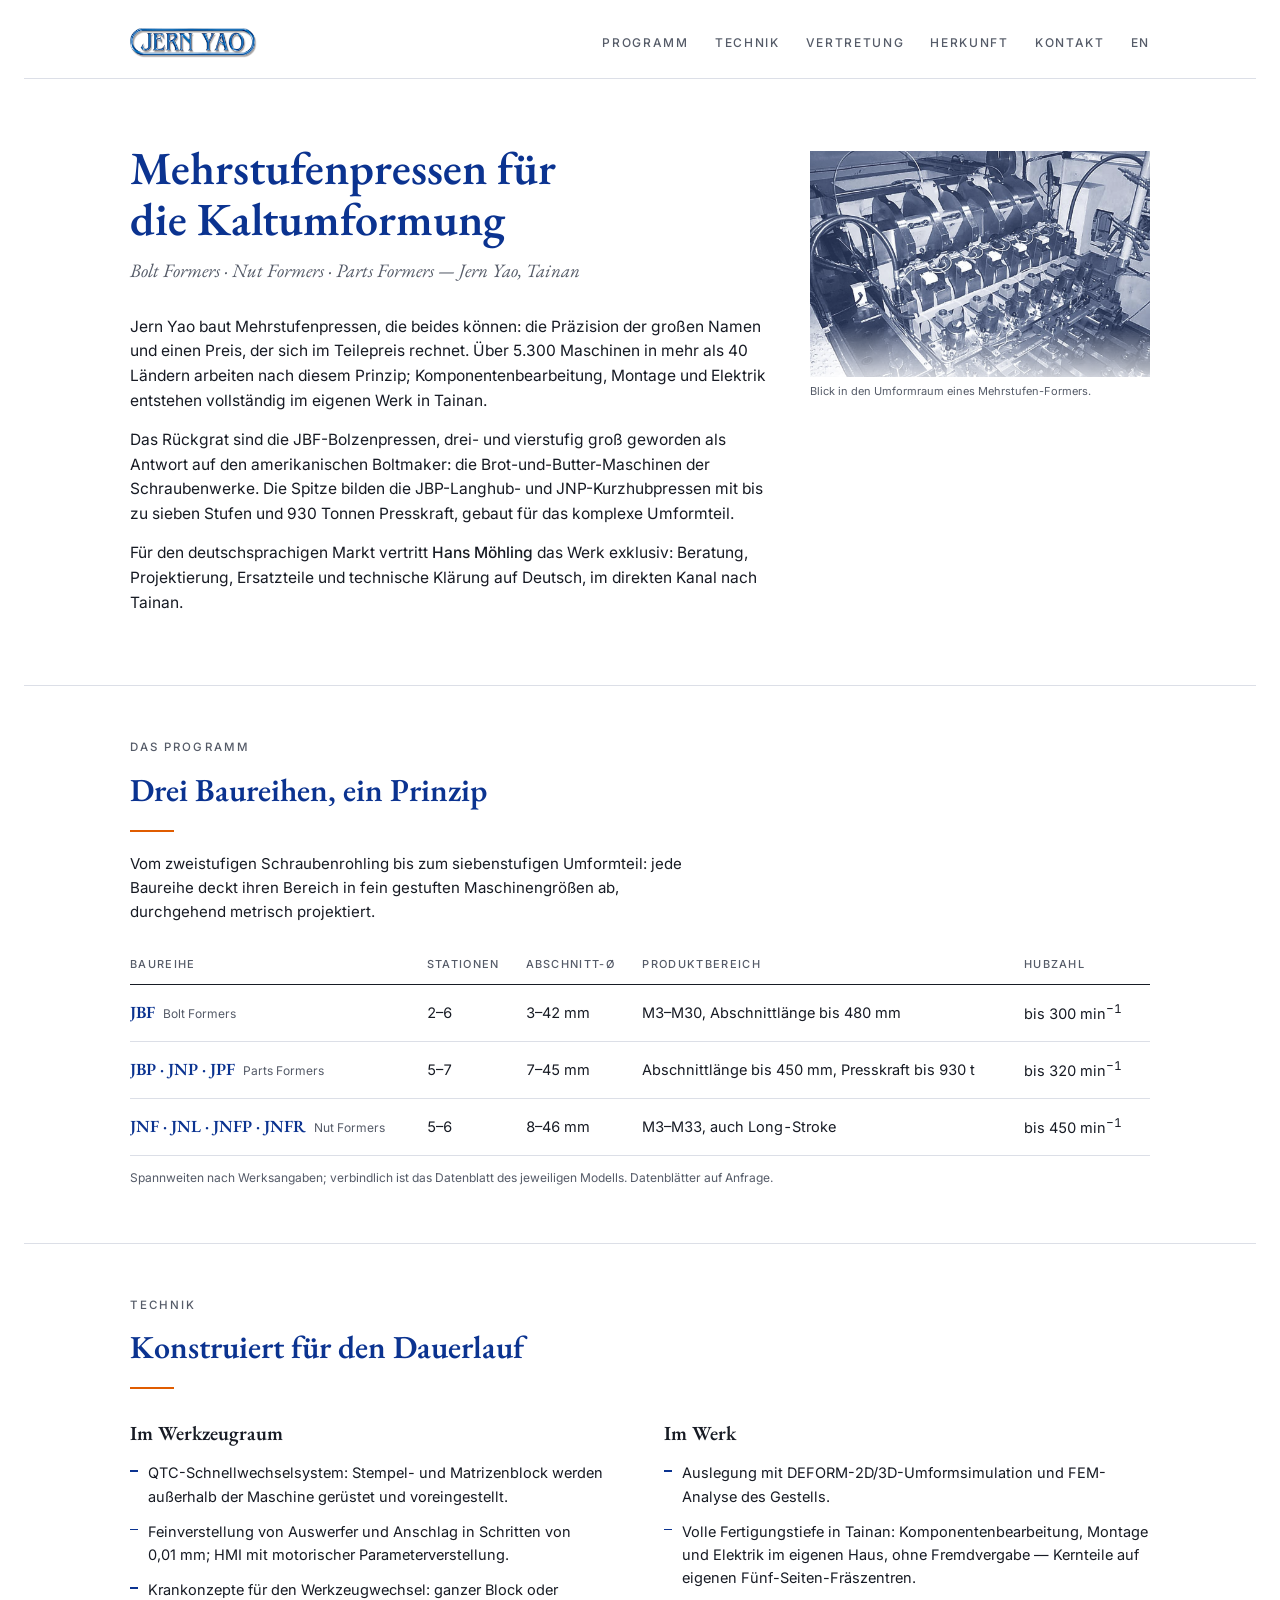
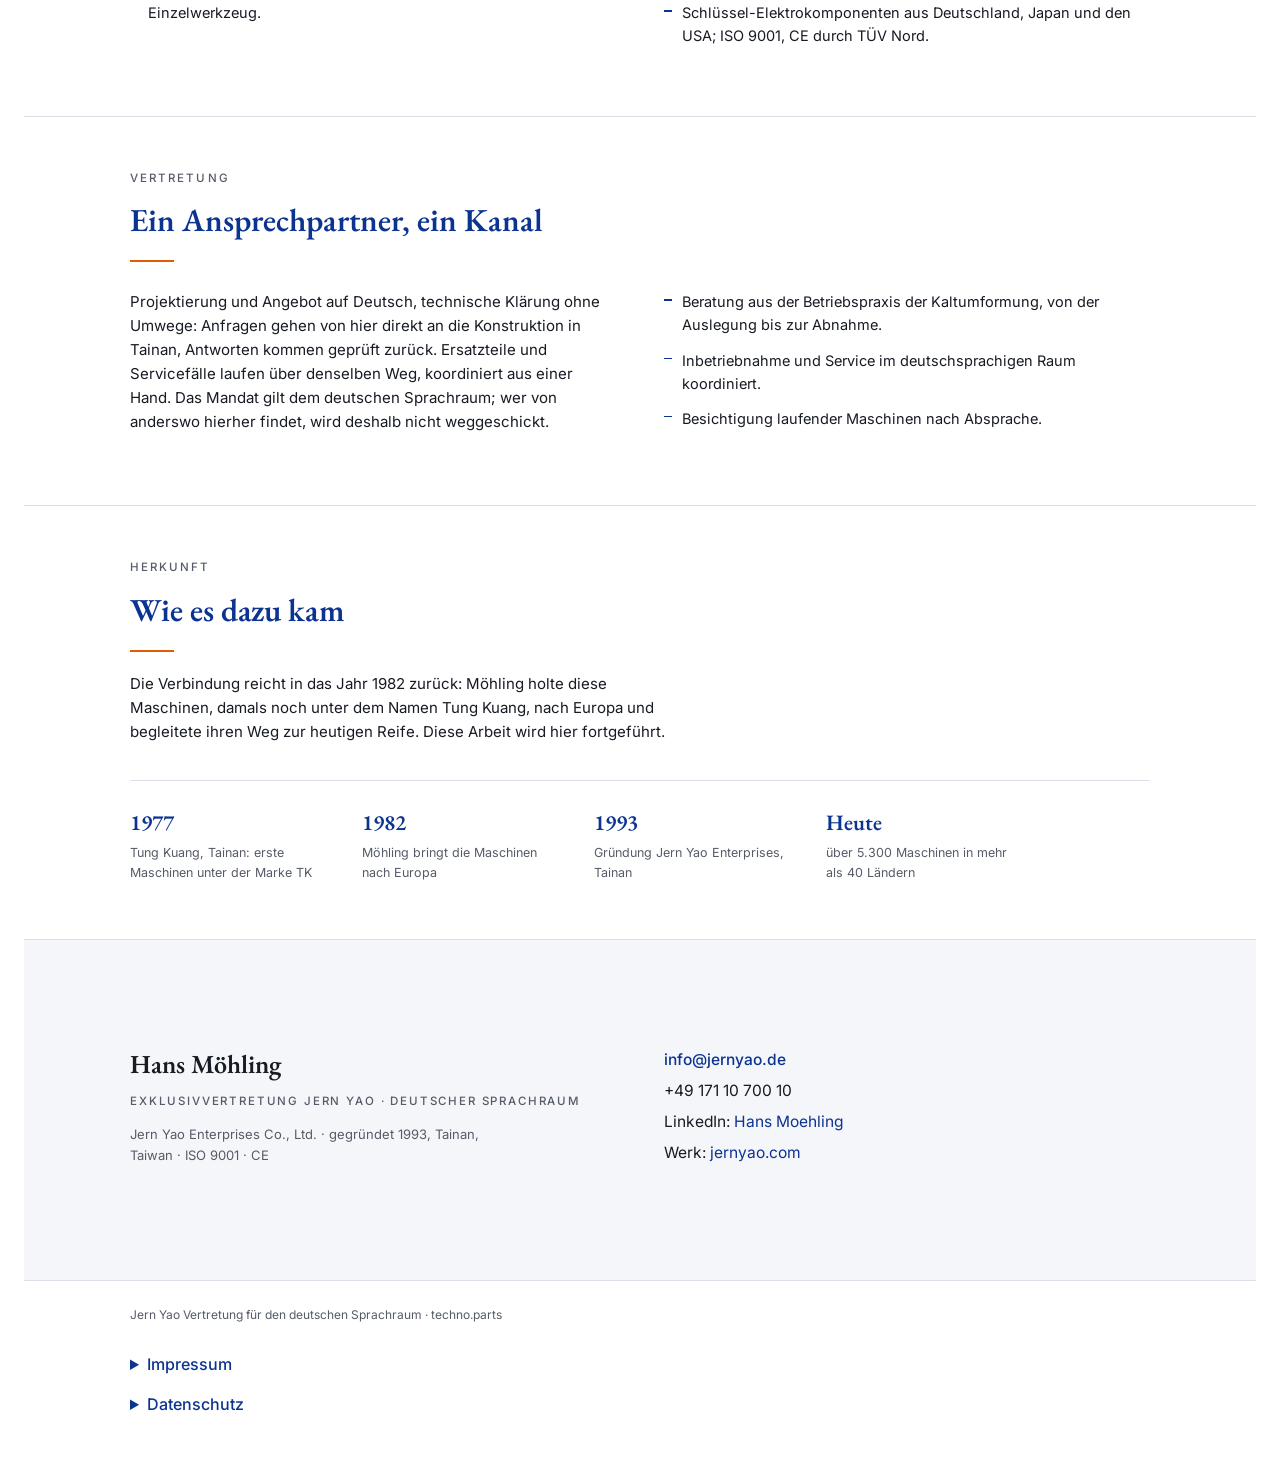
==== docs/index.html @ 43f7fb08 "Add files via upload" ====
<!doctype html>
<html lang="de">
<head>
<meta charset="utf-8">
<meta name="viewport" content="width=device-width, initial-scale=1">
<meta name="description" content="Jern Yao Mehrstufenpressen für die Kaltumformung – Exklusivvertretung Deutschland, Österreich, Schweiz. Bolt Formers, Nut Formers, Parts Formers.">
<title>Jern Yao im deutschen Sprachraum</title>
<link rel="alternate" hreflang="de" href="https://jernyao.de/">
<link rel="alternate" hreflang="en" href="https://jernyao.de/en/">
<link rel="alternate" hreflang="sl" href="https://jernyao.de/sl/">
<link rel="alternate" hreflang="it" href="https://jernyao.de/it/">
<link rel="alternate" hreflang="zh-Hant" href="https://jernyao.de/zh/">
<script>try{var l=localStorage.getItem('jy-lang');if(!l){var n=(navigator.language||'').toLowerCase();if(/^sl/.test(n))location.replace('sl/');else if(/^it/.test(n))location.replace('it/');else if(/^zh/.test(n))location.replace('zh/')}}catch(e){}</script>
<link rel="stylesheet" href="assets/fonts.css">
<style>
  /* Layout: eine ruhige Mittelspalte, Serifen tragen die Stimme, Grotesk traegt die Daten */
  :root{
    --paper:#ffffff;
    --ink:#171b24;
    --mid:#555b68;
    --navy:#0b3390;
    --navy-soft:#3a5cb0;
    --hair:#dcdfe7;
    --band:#f5f6f9;
    --accent:#e05c00;
  }
  @media (prefers-color-scheme: dark){
    :root:not([data-theme="light"]){
      --paper:#10141f; --ink:#e7e9f0; --mid:#9aa1b0; --navy:#9db4ea;
      --navy-soft:#7e97d4; --hair:#2a3040; --band:#161b28; --accent:#f0863d;
      color-scheme: dark;
    }
  }
  :root[data-theme="dark"]{
    --paper:#10141f; --ink:#e7e9f0; --mid:#9aa1b0; --navy:#9db4ea;
    --navy-soft:#7e97d4; --hair:#2a3040; --band:#161b28; --accent:#f0863d;
    color-scheme: dark;
  }
  body{
    background:var(--paper); color:var(--ink);
    font-family:'Inter',system-ui,sans-serif; font-weight:400;
    padding-left:max(16px, env(safe-area-inset-left, 0px));
    padding-right:max(16px, env(safe-area-inset-right, 0px));
    padding-block:0;
    line-height:1.6;
  }
  .wrap{ max-width:1020px; margin:0 auto; }
  a{ color:var(--navy); text-decoration:none; }
  a:hover{ text-decoration:underline; }
  a:focus-visible, button:focus-visible{ outline:2px solid var(--navy-soft); outline-offset:2px; }

  header{ border-bottom:1px solid var(--hair); }
  .mast{
    display:flex; justify-content:space-between; align-items:center; gap:16px;
    padding-block:20px; flex-wrap:wrap;
  }
  .mast img{ height:30px; display:block; }
  @media (prefers-color-scheme: dark){
    :root:not([data-theme="light"]) .mast img{ background:#fff; padding:3px 8px; border-radius:3px; }
  }
  :root[data-theme="dark"] .mast img{ background:#fff; padding:3px 8px; border-radius:3px; }
  nav{ display:flex; gap:26px; flex-wrap:wrap; }
  nav a{
    font-size:12px; letter-spacing:0.14em; text-transform:uppercase;
    color:var(--mid); font-weight:500;
  }
  nav a:hover{ color:var(--navy); text-decoration:none; }

  .hero{ display:block; padding-block:64px 56px; }
  .hero-text{ min-width:0; }
  h1{
    font-family:'EB Garamond',Georgia,serif; font-weight:560; text-wrap:balance;
    font-size:clamp(30px, 4.6vw, 46px); line-height:1.1; color:var(--navy); margin:0;
  }
  .subline{
    font-family:'EB Garamond',Georgia,serif; font-style:italic;
    font-size:clamp(16px,2vw,19px); color:var(--mid); margin-top:12px;
  }
  .lede{ margin-top:28px; max-width:64ch; }
  .lede p{ margin:0 0 14px 0; font-size:15.5px; }
  .lede strong{ font-weight:500; }
  .hero-img{
    float:right; width:min(340px, 40%); margin:8px 0 20px 44px;
  }
  .hero-img img{
    width:100%; max-width:100%; display:block; opacity:.88;
    mask-image:linear-gradient(180deg, #000 78%, rgba(0,0,0,.25) 100%);
    -webkit-mask-image:linear-gradient(180deg, #000 78%, rgba(0,0,0,.25) 100%);
  }
  .cap{ font-size:11px; color:var(--mid); margin-top:6px; }
  .hero::after{ content:''; display:block; clear:both; }
  @media (max-width:700px){
    .hero-img{ float:none; width:100%; margin:0 0 24px 0; }
  }

  section{ border-top:1px solid var(--hair); padding-block:52px 56px; }
  .eyebrow{
    font-size:11.5px; letter-spacing:0.18em; text-transform:uppercase;
    color:var(--mid); font-weight:500;
  }
  h2{
    font-family:'EB Garamond',Georgia,serif; font-weight:560; text-wrap:balance;
    font-size:clamp(24px,3vw,32px); color:var(--navy); margin:8px 0 0 0;
  }
  .rule{ width:44px; height:2px; background:var(--accent); margin-top:14px; }
  .section-lede{ max-width:62ch; margin-top:20px; font-size:15px; }

  .tablewrap{ overflow-x:auto; margin-top:32px; }
  table{ width:100%; border-collapse:collapse; min-width:640px; }
  th{
    font-size:11px; letter-spacing:0.12em; text-transform:uppercase; color:var(--mid);
    font-weight:500; text-align:left; padding:0 18px 10px 0; border-bottom:1.5px solid var(--ink);
  }
  td{
    font-size:14.5px; padding:14px 18px 14px 0; border-bottom:1px solid var(--hair);
    vertical-align:baseline; font-variant-numeric:tabular-nums;
  }
  td.series{ font-family:'EB Garamond',Georgia,serif; font-weight:600; font-size:17px; color:var(--navy); white-space:nowrap; }
  td .sub{ font-family:'Inter',sans-serif; font-weight:400; font-size:12px; color:var(--mid); margin-left:8px; }
  .note{ font-size:12px; color:var(--mid); margin-top:12px; }

  .cols{ display:flex; gap:48px; margin-top:28px; flex-wrap:wrap; }
  .col{ flex:1 1 320px; min-width:0; }
  h3{
    font-family:'EB Garamond',Georgia,serif; font-weight:560;
    font-size:20px; color:var(--ink); margin:0 0 12px 0;
  }
  .col ul{ list-style:none; margin:0; padding:0; }
  .col li{
    font-size:14.5px; padding-left:18px; position:relative; margin-bottom:12px;
  }
  .col li::before{
    content:''; position:absolute; left:0; top:0.62em; width:8px; height:1.5px; background:var(--navy);
  }

  .kontakt{ background:var(--band); border-top:1px solid var(--hair); }
  .kontakt-inner{ display:flex; gap:48px; flex-wrap:wrap; padding-block:52px 56px; }
  .kontakt .who{ flex:1 1 300px; min-width:0; }
  .kname{ font-family:'EB Garamond',Georgia,serif; font-weight:600; font-size:26px; color:var(--ink); }
  .krole{ font-size:11.5px; letter-spacing:0.16em; text-transform:uppercase; color:var(--mid); margin-top:6px; font-weight:500; }
  .kfacts{ font-size:13px; color:var(--mid); margin-top:14px; max-width:48ch; }
  .klines{ flex:1 1 300px; min-width:0; font-size:15.5px; line-height:2; }
  .klines b{ font-weight:500; color:var(--navy); user-select:all; }
  .klines .tel{ user-select:all; }

  .chrono{
    display:flex; gap:40px; flex-wrap:wrap; margin-top:36px;
    border-top:1px solid var(--hair); padding-top:24px;
  }
  .chrono div{ min-width:0; }
  .chrono b{
    display:block; font-family:'EB Garamond',Georgia,serif; font-weight:600;
    font-size:22px; color:var(--navy); font-variant-numeric:tabular-nums;
  }
  .chrono span{ display:block; font-size:12.5px; color:var(--mid); margin-top:3px; max-width:24ch; }

  footer{ border-top:1px solid var(--hair); }
  .foot-inner{
    display:flex; justify-content:space-between; gap:24px; flex-wrap:wrap;
    padding-block:24px 28px; font-size:12px; color:var(--mid);
  }
  footer details{ max-width:70ch; }
  footer summary{ cursor:pointer; color:var(--navy); font-weight:500; }
  footer details p{ margin:10px 0; }
  .legal{ padding-bottom:36px; display:flex; flex-direction:column; gap:14px; }
</style>
</head>
<body>

<header>
  <div class="wrap mast">
    <img src="assets/logo.png" alt="Jern Yao">
    <nav>
      <a href="#programm">Programm</a>
      <a href="#technik">Technik</a>
      <a href="#vertretung">Vertretung</a>
      <a href="#herkunft">Herkunft</a>
      <a href="#kontakt">Kontakt</a>
      <a href="en/" onclick="try{localStorage.setItem('jy-lang','en')}catch(e){}">EN</a>
    </nav>
  </div>
</header>

<div class="wrap">
  <div class="hero">
    <div class="hero-img">
      <img src="assets/umformraum.jpg" alt="Umformraum eines Jern Yao Mehrstufen-Formers: Werkzeugstationen und Transfer">
      <div class="cap">Blick in den Umformraum eines Mehrstufen-Formers.</div>
    </div>
    <div class="hero-text">
      <h1>Mehrstufenpressen f&uuml;r die Kaltumformung</h1>
      <div class="subline">Bolt Formers &middot; Nut Formers &middot; Parts Formers &mdash; Jern Yao, Tainan</div>
      <div class="lede">
        <p>Jern Yao baut Mehrstufenpressen, die beides k&ouml;nnen: die Pr&auml;zision der gro&szlig;en Namen und einen Preis, der sich im Teilepreis rechnet. &Uuml;ber 5.300 Maschinen in mehr als 40 L&auml;ndern arbeiten nach diesem Prinzip; Komponentenbearbeitung, Montage und Elektrik entstehen vollst&auml;ndig im eigenen Werk in Tainan.</p>
        <p>Das R&uuml;ckgrat sind die JBF-Bolzenpressen, drei- und vierstufig gro&szlig; geworden als Antwort auf den amerikanischen Boltmaker: die Brot-und-Butter-Maschinen der Schraubenwerke. Die Spitze bilden die JBP-Langhub- und JNP-Kurzhubpressen mit bis zu sieben Stufen und 930 Tonnen Presskraft, gebaut f&uuml;r das komplexe Umformteil.</p>
        <p>F&uuml;r den deutschsprachigen Markt vertritt <strong>Hans M&ouml;hling</strong> das Werk exklusiv: Beratung, Projektierung, Ersatzteile und technische Kl&auml;rung auf Deutsch, im direkten Kanal nach Tainan.</p>
      </div>
    </div>
  </div>
</div>

<section id="programm">
  <div class="wrap">
    <div class="eyebrow">Das Programm</div>
    <h2>Drei Baureihen, ein Prinzip</h2>
    <div class="rule"></div>
    <p class="section-lede">Vom zweistufigen Schraubenrohling bis zum siebenstufigen Umformteil: jede Baureihe deckt ihren Bereich in fein gestuften Maschinengr&ouml;&szlig;en ab, durchgehend metrisch projektiert.</p>
    <div class="tablewrap">
      <table>
        <thead>
          <tr>
            <th>Baureihe</th><th>Stationen</th><th>Abschnitt-&Oslash;</th><th>Produktbereich</th><th>Hubzahl</th>
          </tr>
        </thead>
        <tbody>
          <tr>
            <td class="series">JBF<span class="sub">Bolt Formers</span></td>
            <td>2&ndash;6</td><td>3&ndash;42 mm</td><td>M3&ndash;M30, Abschnittl&auml;nge bis 480 mm</td><td>bis 300 min<sup>&minus;1</sup></td>
          </tr>
          <tr>
            <td class="series">JBP &middot; JNP &middot; JPF<span class="sub">Parts Formers</span></td>
            <td>5&ndash;7</td><td>7&ndash;45 mm</td><td>Abschnittl&auml;nge bis 450 mm, Presskraft bis 930 t</td><td>bis 320 min<sup>&minus;1</sup></td>
          </tr>
          <tr>
            <td class="series">JNF &middot; JNL &middot; JNFP &middot; JNFR<span class="sub">Nut Formers</span></td>
            <td>5&ndash;6</td><td>8&ndash;46 mm</td><td>M3&ndash;M33, auch Long-Stroke</td><td>bis 450 min<sup>&minus;1</sup></td>
          </tr>
        </tbody>
      </table>
    </div>
    <div class="note">Spannweiten nach Werksangaben; verbindlich ist das Datenblatt des jeweiligen Modells. Datenbl&auml;tter auf Anfrage.</div>
  </div>
</section>

<section id="technik">
  <div class="wrap">
    <div class="eyebrow">Technik</div>
    <h2>Konstruiert f&uuml;r den Dauerlauf</h2>
    <div class="rule"></div>
    <div class="cols">
      <div class="col">
        <h3>Im Werkzeugraum</h3>
        <ul>
          <li>QTC-Schnellwechselsystem: Stempel- und Matrizenblock werden au&szlig;erhalb der Maschine ger&uuml;stet und voreingestellt.</li>
          <li>Feinverstellung von Auswerfer und Anschlag in Schritten von 0,01&nbsp;mm; HMI mit motorischer Parameterverstellung.</li>
          <li>Krankonzepte f&uuml;r den Werkzeugwechsel: ganzer Block oder Einzelwerkzeug.</li>
        </ul>
      </div>
      <div class="col">
        <h3>Im Werk</h3>
        <ul>
          <li>Auslegung mit DEFORM-2D/3D-Umformsimulation und FEM-Analyse des Gestells.</li>
          <li>Volle Fertigungstiefe in Tainan: Komponentenbearbeitung, Montage und Elektrik im eigenen Haus, ohne Fremdvergabe &mdash; Kernteile auf eigenen F&uuml;nf-Seiten-Fr&auml;szentren.</li>
          <li>Schl&uuml;ssel-Elektrokomponenten aus Deutschland, Japan und den USA; ISO 9001, CE durch T&Uuml;V Nord.</li>
        </ul>
      </div>
    </div>
  </div>
</section>

<section id="vertretung">
  <div class="wrap">
    <div class="eyebrow">Vertretung</div>
    <h2>Ein Ansprechpartner, ein Kanal</h2>
    <div class="rule"></div>
    <div class="cols">
      <div class="col">
        <p class="section-lede" style="margin-top:0">Projektierung und Angebot auf Deutsch, technische Kl&auml;rung ohne Umwege: Anfragen gehen von hier direkt an die Konstruktion in Tainan, Antworten kommen gepr&uuml;ft zur&uuml;ck. Ersatzteile und Servicef&auml;lle laufen &uuml;ber denselben Weg, koordiniert aus einer Hand. Das Mandat gilt dem deutschen Sprachraum; wer von anderswo hierher findet, wird deshalb nicht weggeschickt.</p>
      </div>
      <div class="col">
        <ul>
          <li>Beratung aus der Betriebspraxis der Kaltumformung, von der Auslegung bis zur Abnahme.</li>
          <li>Inbetriebnahme und Service im deutschsprachigen Raum koordiniert.</li>
          <li>Besichtigung laufender Maschinen nach Absprache.</li>
        </ul>
      </div>
    </div>
  </div>
</section>

<section id="herkunft">
  <div class="wrap">
    <div class="eyebrow">Herkunft</div>
    <h2>Wie es dazu kam</h2>
    <div class="rule"></div>
    <p class="section-lede">Die Verbindung reicht in das Jahr 1982 zur&uuml;ck: M&ouml;hling holte diese Maschinen, damals noch unter dem Namen Tung Kuang, nach Europa und begleitete ihren Weg zur heutigen Reife. Diese Arbeit wird hier fortgef&uuml;hrt.</p>
    <div class="chrono">
      <div><b>1977</b><span>Tung Kuang, Tainan: erste Maschinen unter der Marke TK</span></div>
      <div><b>1982</b><span>M&ouml;hling bringt die Maschinen nach Europa</span></div>
      <div><b>1993</b><span>Gr&uuml;ndung Jern Yao Enterprises, Tainan</span></div>
      <div><b>Heute</b><span>&uuml;ber 5.300 Maschinen in mehr als 40 L&auml;ndern</span></div>
    </div>
  </div>
</section>

<section class="kontakt" id="kontakt">
  <div class="wrap kontakt-inner">
    <div class="who">
      <div class="kname">Hans M&ouml;hling</div>
      <div class="krole">Exklusivvertretung Jern Yao &middot; Deutscher Sprachraum</div>
      <div class="kfacts">Jern Yao Enterprises Co., Ltd. &middot; gegr&uuml;ndet 1993, Tainan, Taiwan &middot; ISO 9001 &middot; CE</div>
    </div>
    <div class="klines">
      <b>info@jernyao.de</b><br>
      <span class="tel">+49&nbsp;171&nbsp;10&nbsp;700&nbsp;10</span><br>
      LinkedIn: <a href="https://www.linkedin.com/in/hans-m%C3%B6hling-562737443/" rel="noopener">Hans Moehling</a><br>
      Werk: <a href="https://www.jernyao.com" rel="noopener">jernyao.com</a>
    </div>
  </div>
</section>

<footer>
  <div class="wrap foot-inner">
    <div>Jern Yao Vertretung f&uuml;r den deutschen Sprachraum &middot; techno.parts</div>
  </div>
  <div class="wrap legal">
    <details id="impressum">
      <summary>Impressum</summary>
      <p>Hans M&ouml;hling &middot; Exklusivvertretung Jern Yao Enterprises Co., Ltd. f&uuml;r Deutschland, &Ouml;sterreich und die Schweiz.<br>
      E-Mail: jernyao@techno.parts &middot; Telefon: +49 171 10 700 10</p>
    </details>
    <details id="datenschutz">
      <summary>Datenschutz</summary>
      <p>Diese Website setzt keine Cookies, verwendet keine Analysewerkzeuge und erhebt keine personenbezogenen Daten. Beim Abruf fallen beim Hostinganbieter technisch bedingte Zugriffsprotokolle an (IP-Adresse, Zeitpunkt, abgerufene Seite), die der Betriebssicherheit dienen. Bei Kontaktaufnahme per E-Mail werden die &uuml;bermittelten Angaben allein zur Bearbeitung der Anfrage verwendet.</p>
    </details>
  </div>
</footer>

</body>
</html>
---- docs/assets/fonts.css ----
@font-face {
  font-family: 'EB Garamond';
  font-style: normal;
  font-display: swap;
  font-weight: 400;
  src: url(fonts/eb-garamond-latin-ext-400-normal.woff2) format('woff2');
  unicode-range: U+0100-02AF,U+0304,U+0308,U+0329,U+1E00-1E9F,U+1EF2-1EFF,U+2020,U+20A0-20AB,U+20AD-20C0,U+2113,U+2C60-2C7F,U+A720-A7FF;
}
@font-face {
  font-family: 'EB Garamond';
  font-style: normal;
  font-display: swap;
  font-weight: 400;
  src: url(fonts/eb-garamond-latin-400-normal.woff2) format('woff2');
  unicode-range: U+0000-00FF,U+0131,U+0152-0153,U+02BB-02BC,U+02C6,U+02DA,U+02DC,U+0304,U+0308,U+0329,U+2000-206F,U+2074,U+20AC,U+2122,U+2191,U+2193,U+2212,U+2215,U+FEFF,U+FFFD;
}
@font-face {
  font-family: 'EB Garamond';
  font-style: normal;
  font-display: swap;
  font-weight: 500;
  src: url(fonts/eb-garamond-latin-ext-500-normal.woff2) format('woff2');
  unicode-range: U+0100-02AF,U+0304,U+0308,U+0329,U+1E00-1E9F,U+1EF2-1EFF,U+2020,U+20A0-20AB,U+20AD-20C0,U+2113,U+2C60-2C7F,U+A720-A7FF;
}
@font-face {
  font-family: 'EB Garamond';
  font-style: normal;
  font-display: swap;
  font-weight: 500;
  src: url(fonts/eb-garamond-latin-500-normal.woff2) format('woff2');
  unicode-range: U+0000-00FF,U+0131,U+0152-0153,U+02BB-02BC,U+02C6,U+02DA,U+02DC,U+0304,U+0308,U+0329,U+2000-206F,U+2074,U+20AC,U+2122,U+2191,U+2193,U+2212,U+2215,U+FEFF,U+FFFD;
}
@font-face {
  font-family: 'EB Garamond';
  font-style: normal;
  font-display: swap;
  font-weight: 600;
  src: url(fonts/eb-garamond-latin-ext-600-normal.woff2) format('woff2');
  unicode-range: U+0100-02AF,U+0304,U+0308,U+0329,U+1E00-1E9F,U+1EF2-1EFF,U+2020,U+20A0-20AB,U+20AD-20C0,U+2113,U+2C60-2C7F,U+A720-A7FF;
}
@font-face {
  font-family: 'EB Garamond';
  font-style: normal;
  font-display: swap;
  font-weight: 600;
  src: url(fonts/eb-garamond-latin-600-normal.woff2) format('woff2');
  unicode-range: U+0000-00FF,U+0131,U+0152-0153,U+02BB-02BC,U+02C6,U+02DA,U+02DC,U+0304,U+0308,U+0329,U+2000-206F,U+2074,U+20AC,U+2122,U+2191,U+2193,U+2212,U+2215,U+FEFF,U+FFFD;
}
@font-face {
  font-family: 'EB Garamond';
  font-style: italic;
  font-display: swap;
  font-weight: 400;
  src: url(fonts/eb-garamond-latin-ext-400-italic.woff2) format('woff2');
  unicode-range: U+0100-02AF,U+0304,U+0308,U+0329,U+1E00-1E9F,U+1EF2-1EFF,U+2020,U+20A0-20AB,U+20AD-20C0,U+2113,U+2C60-2C7F,U+A720-A7FF;
}
@font-face {
  font-family: 'EB Garamond';
  font-style: italic;
  font-display: swap;
  font-weight: 400;
  src: url(fonts/eb-garamond-latin-400-italic.woff2) format('woff2');
  unicode-range: U+0000-00FF,U+0131,U+0152-0153,U+02BB-02BC,U+02C6,U+02DA,U+02DC,U+0304,U+0308,U+0329,U+2000-206F,U+2074,U+20AC,U+2122,U+2191,U+2193,U+2212,U+2215,U+FEFF,U+FFFD;
}
@font-face {
  font-family: 'Inter';
  font-style: normal;
  font-display: swap;
  font-weight: 300;
  src: url(fonts/inter-latin-ext-300-normal.woff2) format('woff2');
  unicode-range: U+0100-02AF,U+0304,U+0308,U+0329,U+1E00-1E9F,U+1EF2-1EFF,U+2020,U+20A0-20AB,U+20AD-20C0,U+2113,U+2C60-2C7F,U+A720-A7FF;
}
@font-face {
  font-family: 'Inter';
  font-style: normal;
  font-display: swap;
  font-weight: 300;
  src: url(fonts/inter-latin-300-normal.woff2) format('woff2');
  unicode-range: U+0000-00FF,U+0131,U+0152-0153,U+02BB-02BC,U+02C6,U+02DA,U+02DC,U+0304,U+0308,U+0329,U+2000-206F,U+2074,U+20AC,U+2122,U+2191,U+2193,U+2212,U+2215,U+FEFF,U+FFFD;
}
@font-face {
  font-family: 'Inter';
  font-style: normal;
  font-display: swap;
  font-weight: 400;
  src: url(fonts/inter-latin-ext-400-normal.woff2) format('woff2');
  unicode-range: U+0100-02AF,U+0304,U+0308,U+0329,U+1E00-1E9F,U+1EF2-1EFF,U+2020,U+20A0-20AB,U+20AD-20C0,U+2113,U+2C60-2C7F,U+A720-A7FF;
}
@font-face {
  font-family: 'Inter';
  font-style: normal;
  font-display: swap;
  font-weight: 400;
  src: url(fonts/inter-latin-400-normal.woff2) format('woff2');
  unicode-range: U+0000-00FF,U+0131,U+0152-0153,U+02BB-02BC,U+02C6,U+02DA,U+02DC,U+0304,U+0308,U+0329,U+2000-206F,U+2074,U+20AC,U+2122,U+2191,U+2193,U+2212,U+2215,U+FEFF,U+FFFD;
}
@font-face {
  font-family: 'Inter';
  font-style: normal;
  font-display: swap;
  font-weight: 500;
  src: url(fonts/inter-latin-ext-500-normal.woff2) format('woff2');
  unicode-range: U+0100-02AF,U+0304,U+0308,U+0329,U+1E00-1E9F,U+1EF2-1EFF,U+2020,U+20A0-20AB,U+20AD-20C0,U+2113,U+2C60-2C7F,U+A720-A7FF;
}
@font-face {
  font-family: 'Inter';
  font-style: normal;
  font-display: swap;
  font-weight: 500;
  src: url(fonts/inter-latin-500-normal.woff2) format('woff2');
  unicode-range: U+0000-00FF,U+0131,U+0152-0153,U+02BB-02BC,U+02C6,U+02DA,U+02DC,U+0304,U+0308,U+0329,U+2000-206F,U+2074,U+20AC,U+2122,U+2191,U+2193,U+2212,U+2215,U+FEFF,U+FFFD;
}
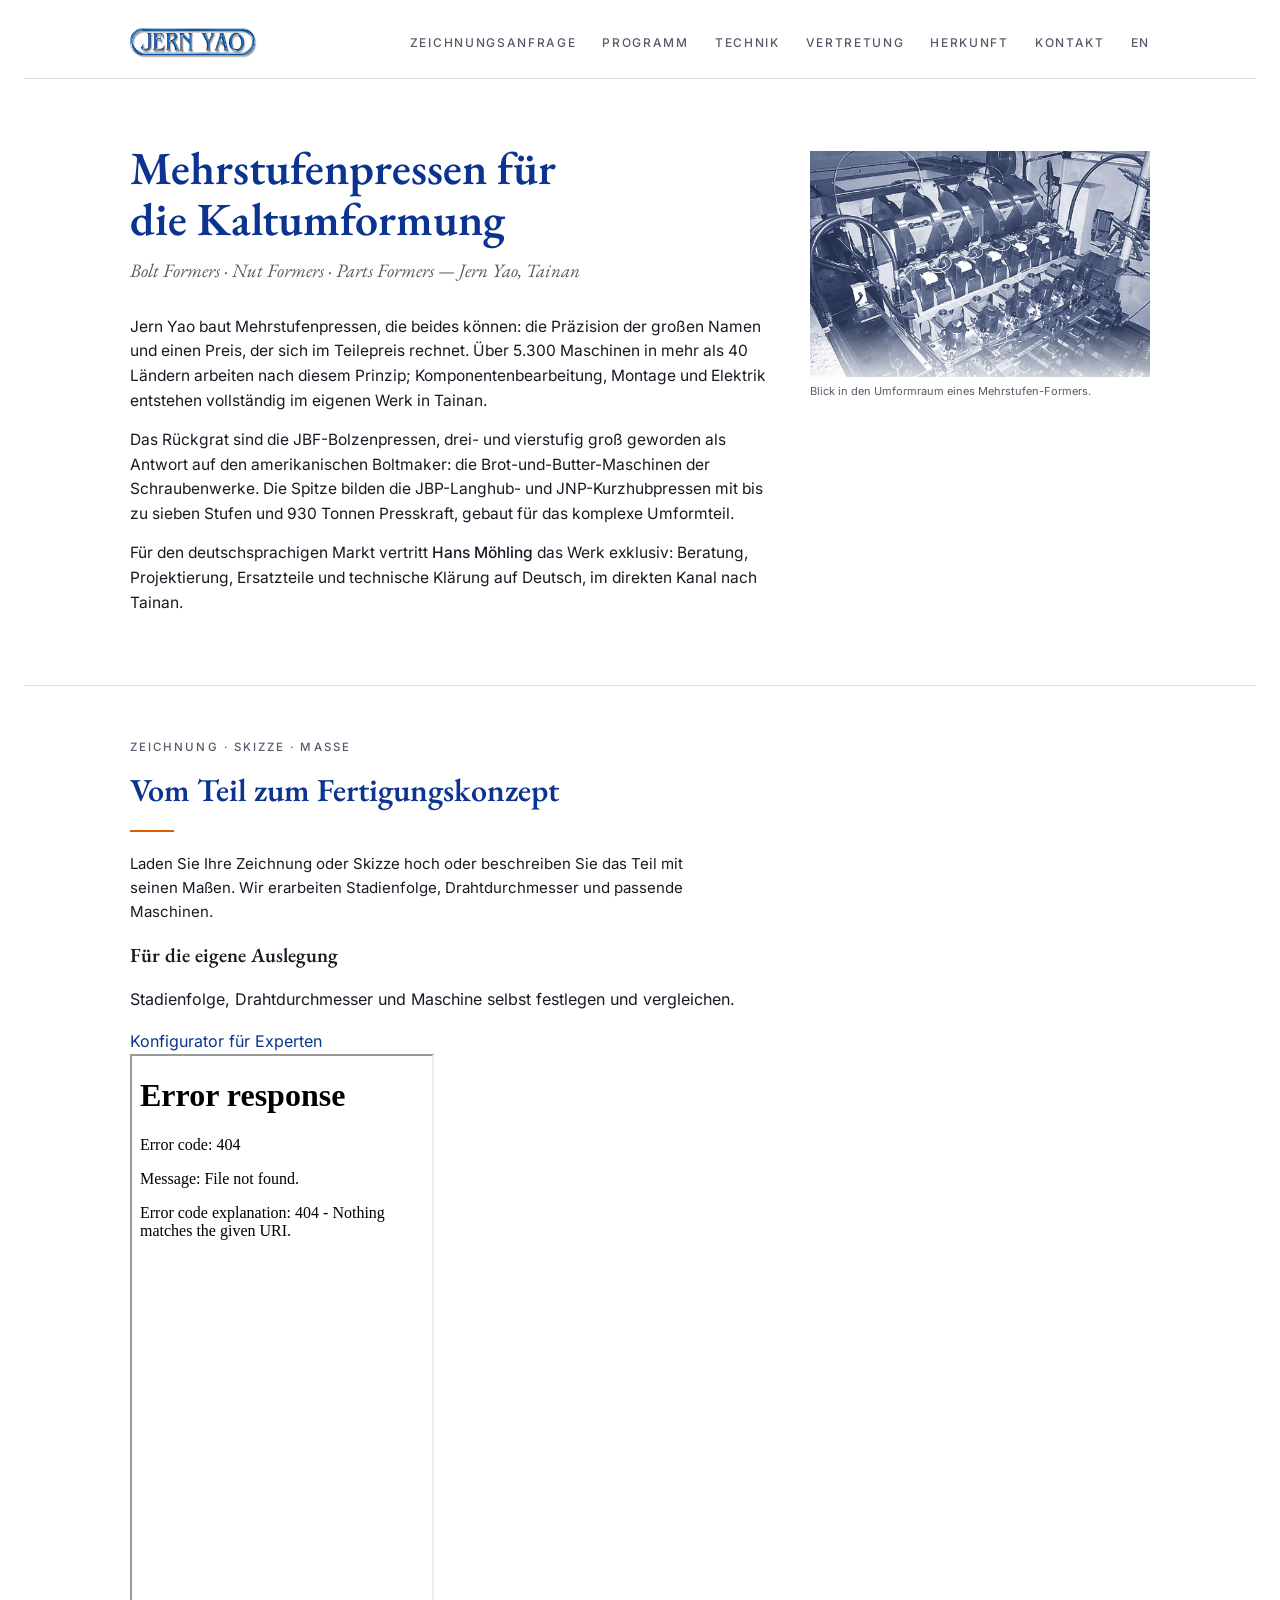
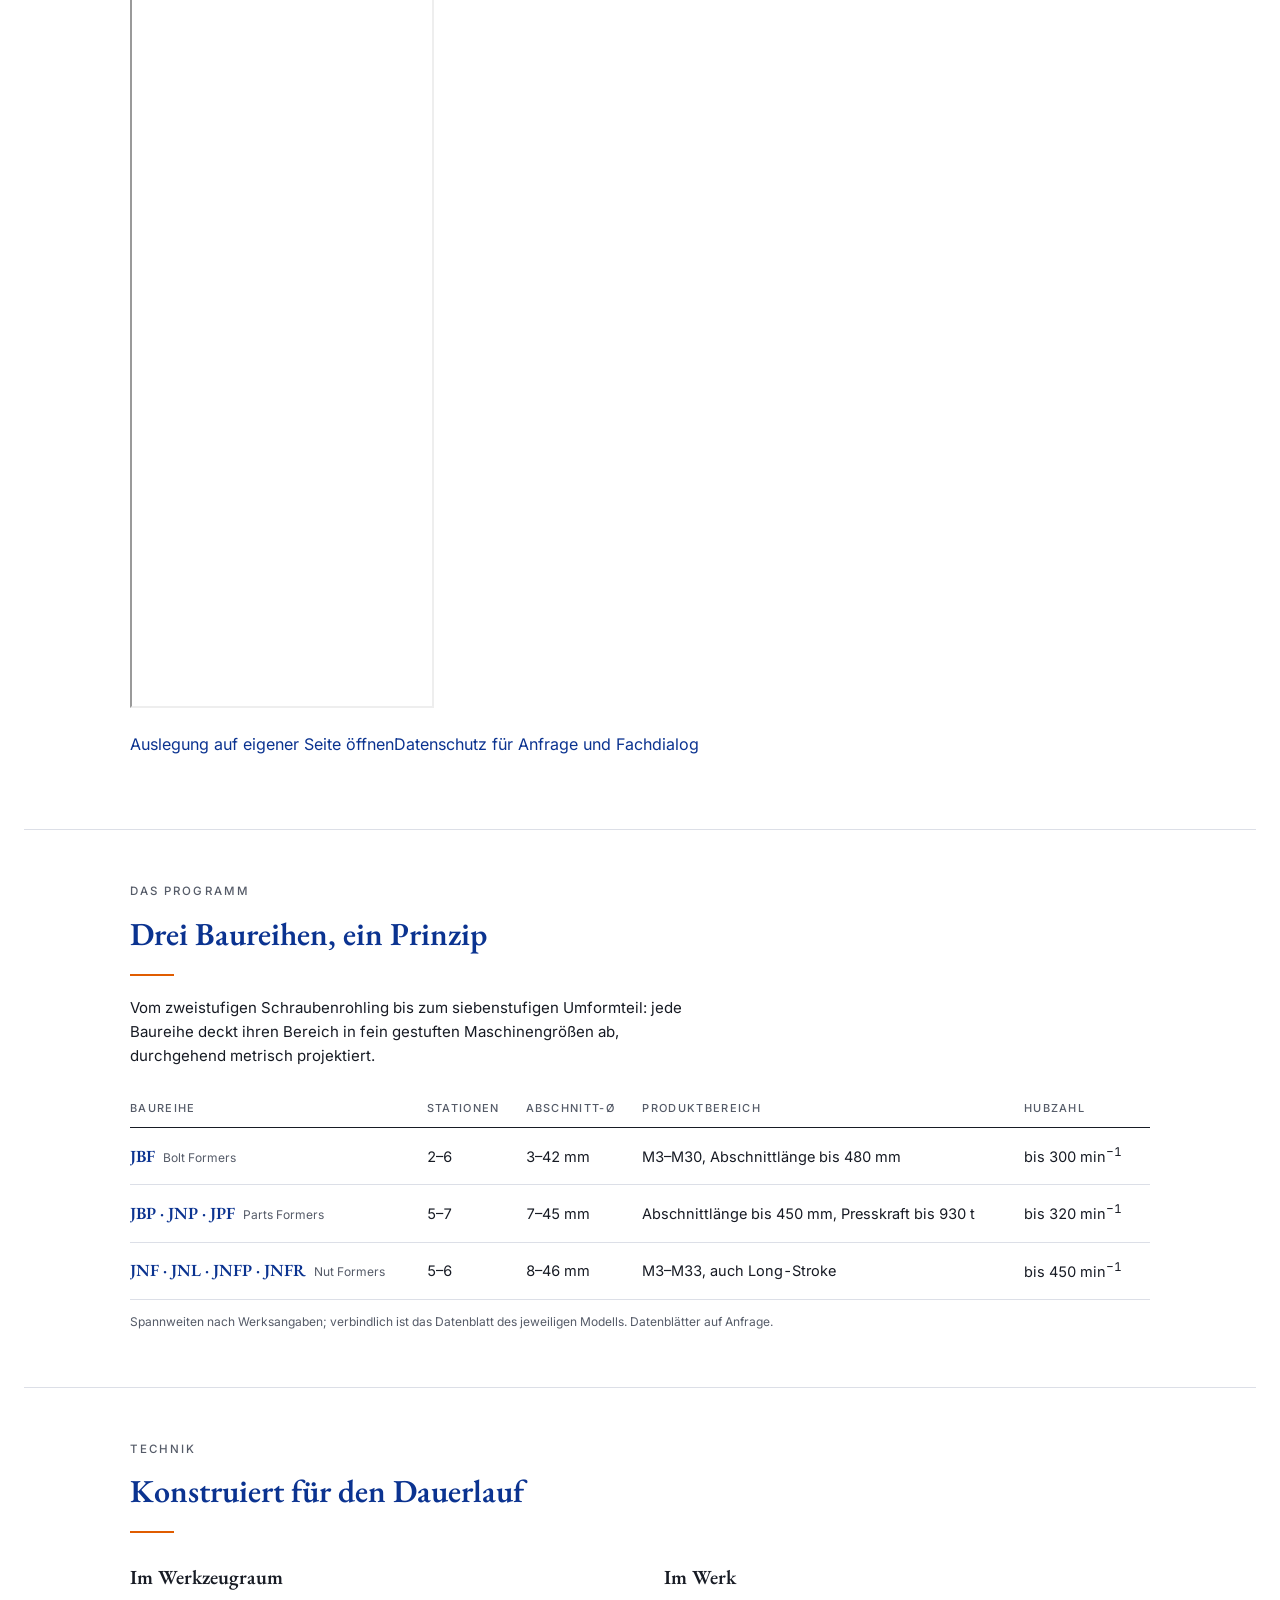
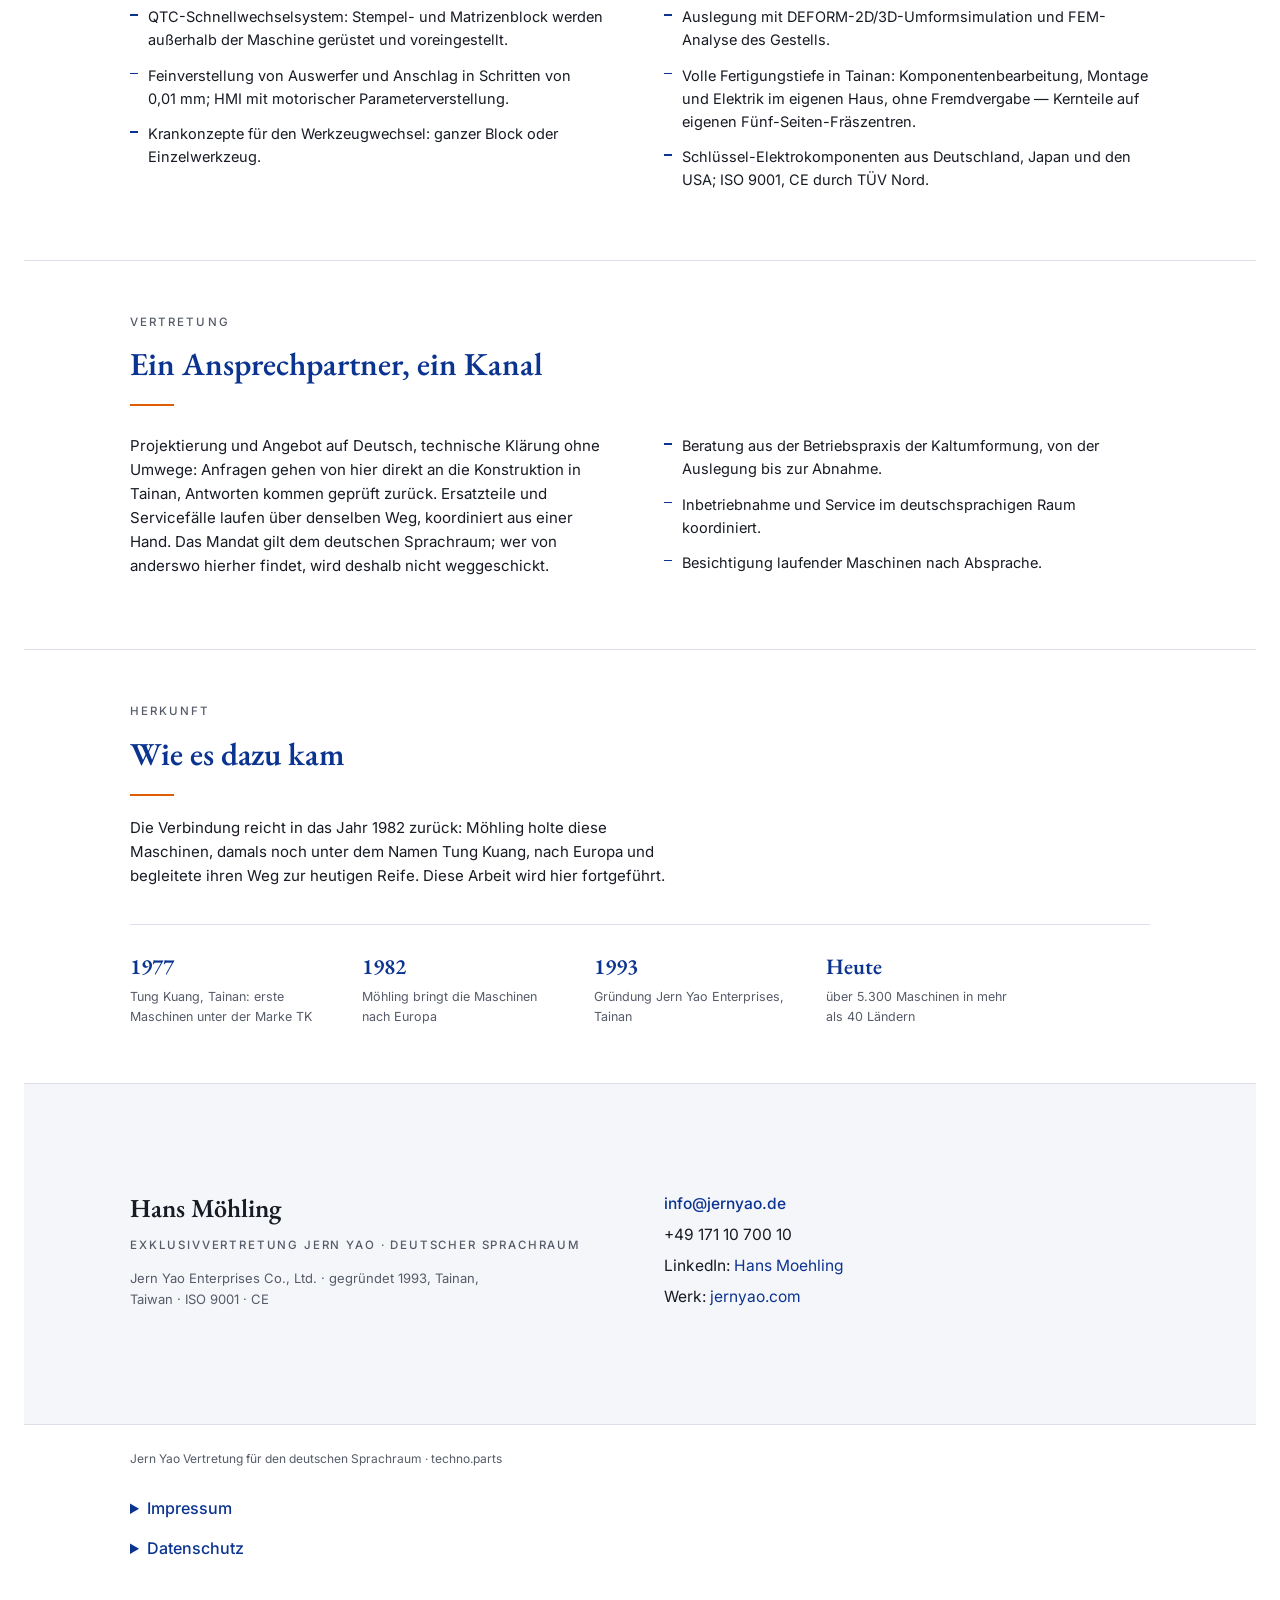
==== commit bf6da448: "Embed technical drawing enquiry and expert configurator on main site" ====
--- a/docs/index.html
+++ b/docs/index.html
@@ -164,6 +164,9 @@
   footer details p{ margin:10px 0; }
   .legal{ padding-bottom:36px; display:flex; flex-direction:column; gap:14px; }
 </style>
+<script defer src="https://cloud.umami.is/script.js" data-website-id="b50ac41f-f69c-4005-b9da-eae7ef84e8e9"></script>
+<link rel="stylesheet" href="/assets/auslegung-embed.css">
+<script defer src="/assets/auslegung-embed.js"></script>
 </head>
 <body>
 
@@ -171,6 +174,7 @@
   <div class="wrap mast">
     <img src="assets/logo.png" alt="Jern Yao">
     <nav>
+      <a href="#auslegung">Zeichnungsanfrage</a>
       <a href="#programm">Programm</a>
       <a href="#technik">Technik</a>
       <a href="#vertretung">Vertretung</a>
@@ -198,6 +202,26 @@
     </div>
   </div>
 </div>
+
+<section id="auslegung" class="jy-design-module" aria-labelledby="auslegung-heading">
+  <div class="wrap">
+    <div class="jy-design-intro">
+      <div>
+        <div class="eyebrow">Zeichnung · Skizze · Maße</div>
+        <h2 id="auslegung-heading">Vom Teil zum Fertigungskonzept</h2>
+        <div class="rule"></div>
+        <p class="section-lede">Laden Sie Ihre Zeichnung oder Skizze hoch oder beschreiben Sie das Teil mit seinen Maßen. Wir erarbeiten Stadienfolge, Drahtdurchmesser und passende Maschinen.</p>
+      </div>
+      <aside class="jy-design-expert" aria-labelledby="experten-heading">
+        <h3 id="experten-heading">Für die eigene Auslegung</h3>
+        <p>Stadienfolge, Drahtdurchmesser und Maschine selbst festlegen und vergleichen.</p>
+        <a href="/konfigurator/?lang=de">Konfigurator für Experten</a>
+      </aside>
+    </div>
+    <iframe class="jy-design-frame" data-jy-module src="/auslegung/?lang=de&amp;embedded=1" title="Zeichnung hochladen und Fertigungskonzept im Fachdialog entwickeln" height="1250" loading="lazy"></iframe>
+    <p class="jy-design-links"><a href="/auslegung/?lang=de">Auslegung auf eigener Seite öffnen</a><a href="/auslegung/?lang=de#datenschutz">Datenschutz für Anfrage und Fachdialog</a></p>
+  </div>
+</section>
 
 <section id="programm">
   <div class="wrap">
@@ -321,7 +345,8 @@
     </details>
     <details id="datenschutz">
       <summary>Datenschutz</summary>
-      <p>Diese Website setzt keine Cookies, verwendet keine Analysewerkzeuge und erhebt keine personenbezogenen Daten. Beim Abruf fallen beim Hostinganbieter technisch bedingte Zugriffsprotokolle an (IP-Adresse, Zeitpunkt, abgerufene Seite), die der Betriebssicherheit dienen. Bei Kontaktaufnahme per E-Mail werden die &uuml;bermittelten Angaben allein zur Bearbeitung der Anfrage verwendet.</p>
+      <p>Diese Website setzt keine Cookies. Zur Reichweitenmessung dient Umami (Cloud, Region EU), anonym und ohne Wiedererkennung einzelner Besucher. Beim Abruf fallen beim Hostinganbieter technisch bedingte Zugriffsprotokolle an (IP-Adresse, Zeitpunkt, abgerufene Seite), die der Betriebssicherheit dienen. Bei Kontaktaufnahme per E-Mail werden die &uuml;bermittelten Angaben allein zur Bearbeitung der Anfrage verwendet.</p>
+      <p>Für Zeichnungsanfragen und Fachdialog nutzen wir Cloudflare zur Verarbeitung und Zwischenspeicherung, Anthropic für die KI-Auswertung sowie Resend für die Benachrichtigung an Hans. Dateien und Eingaben werden beim Absenden übertragen. Die Aufbewahrung im Anfragedienst beträgt 30 Tage; versandte E-Mails bleiben davon unberührt. <a href="/auslegung/?lang=de#datenschutz">Einzelheiten zur Verarbeitung und Löschung</a>.</p>
     </details>
   </div>
 </footer>
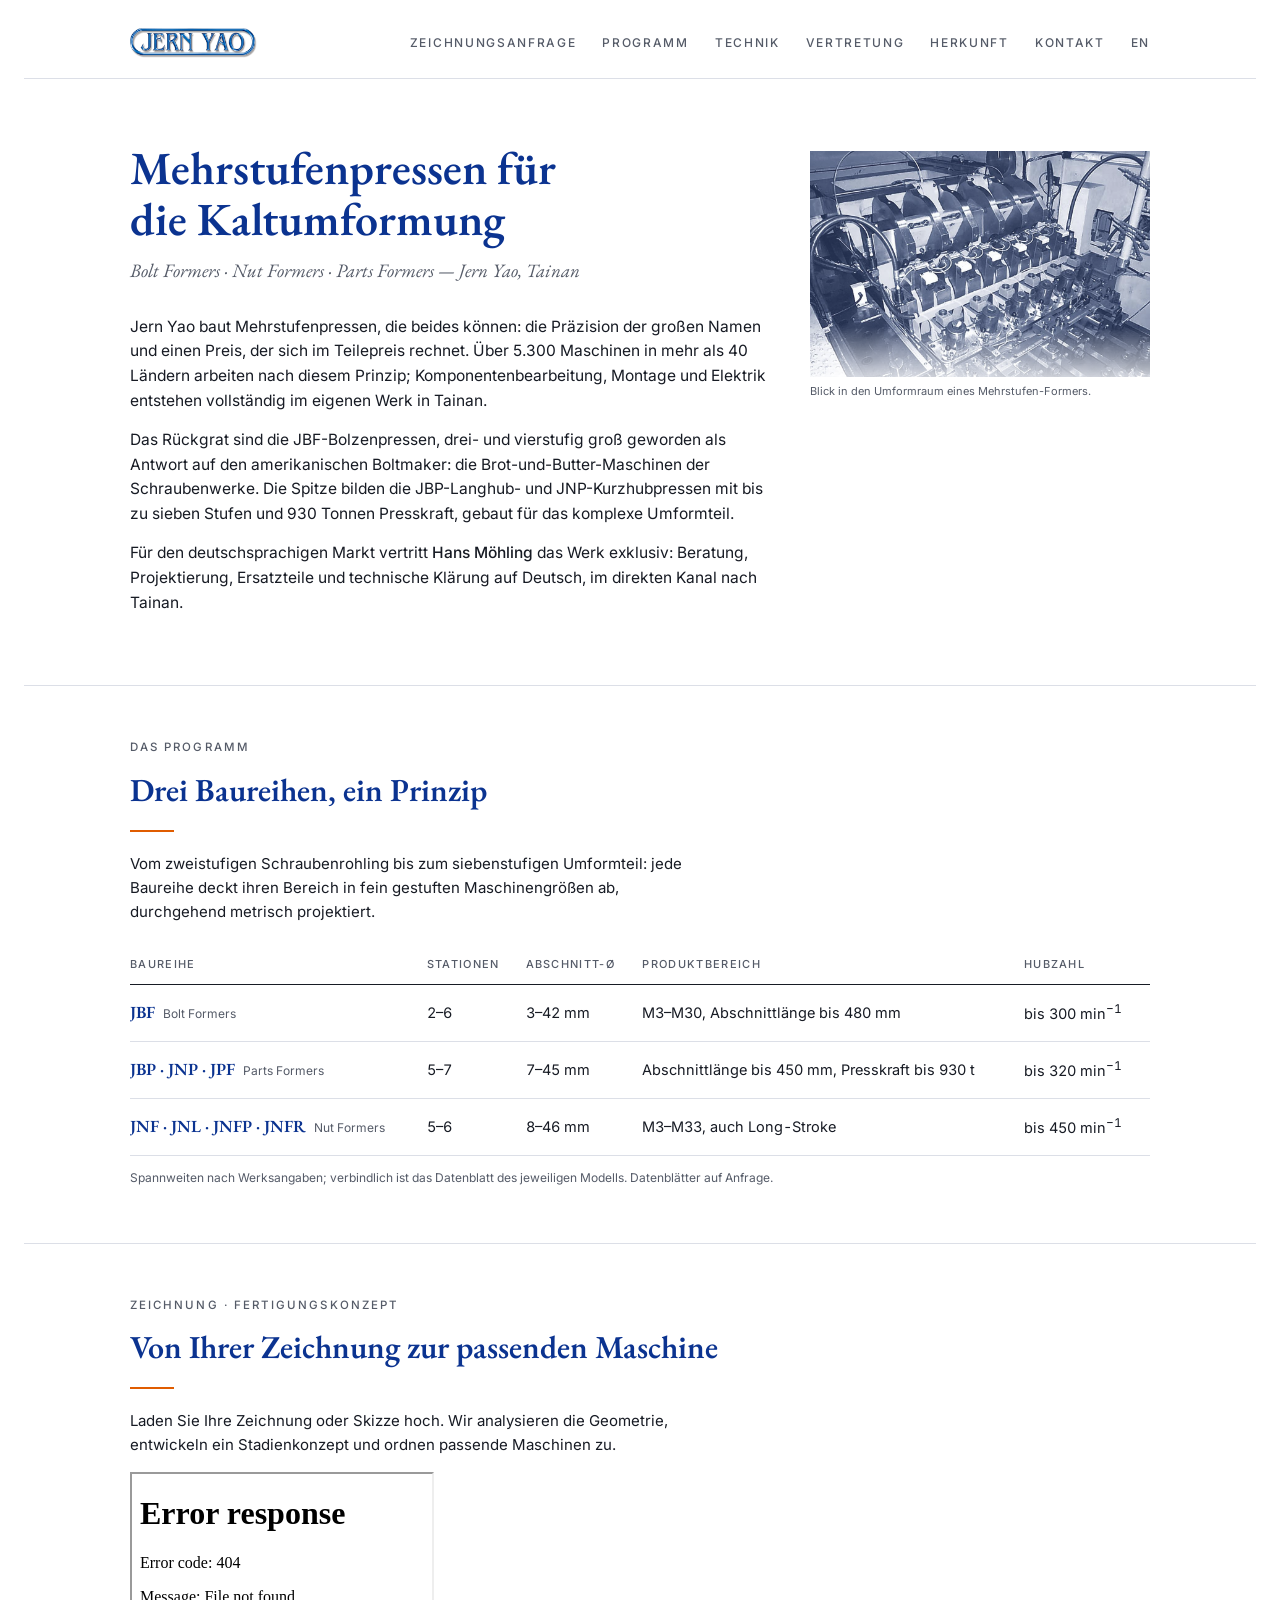
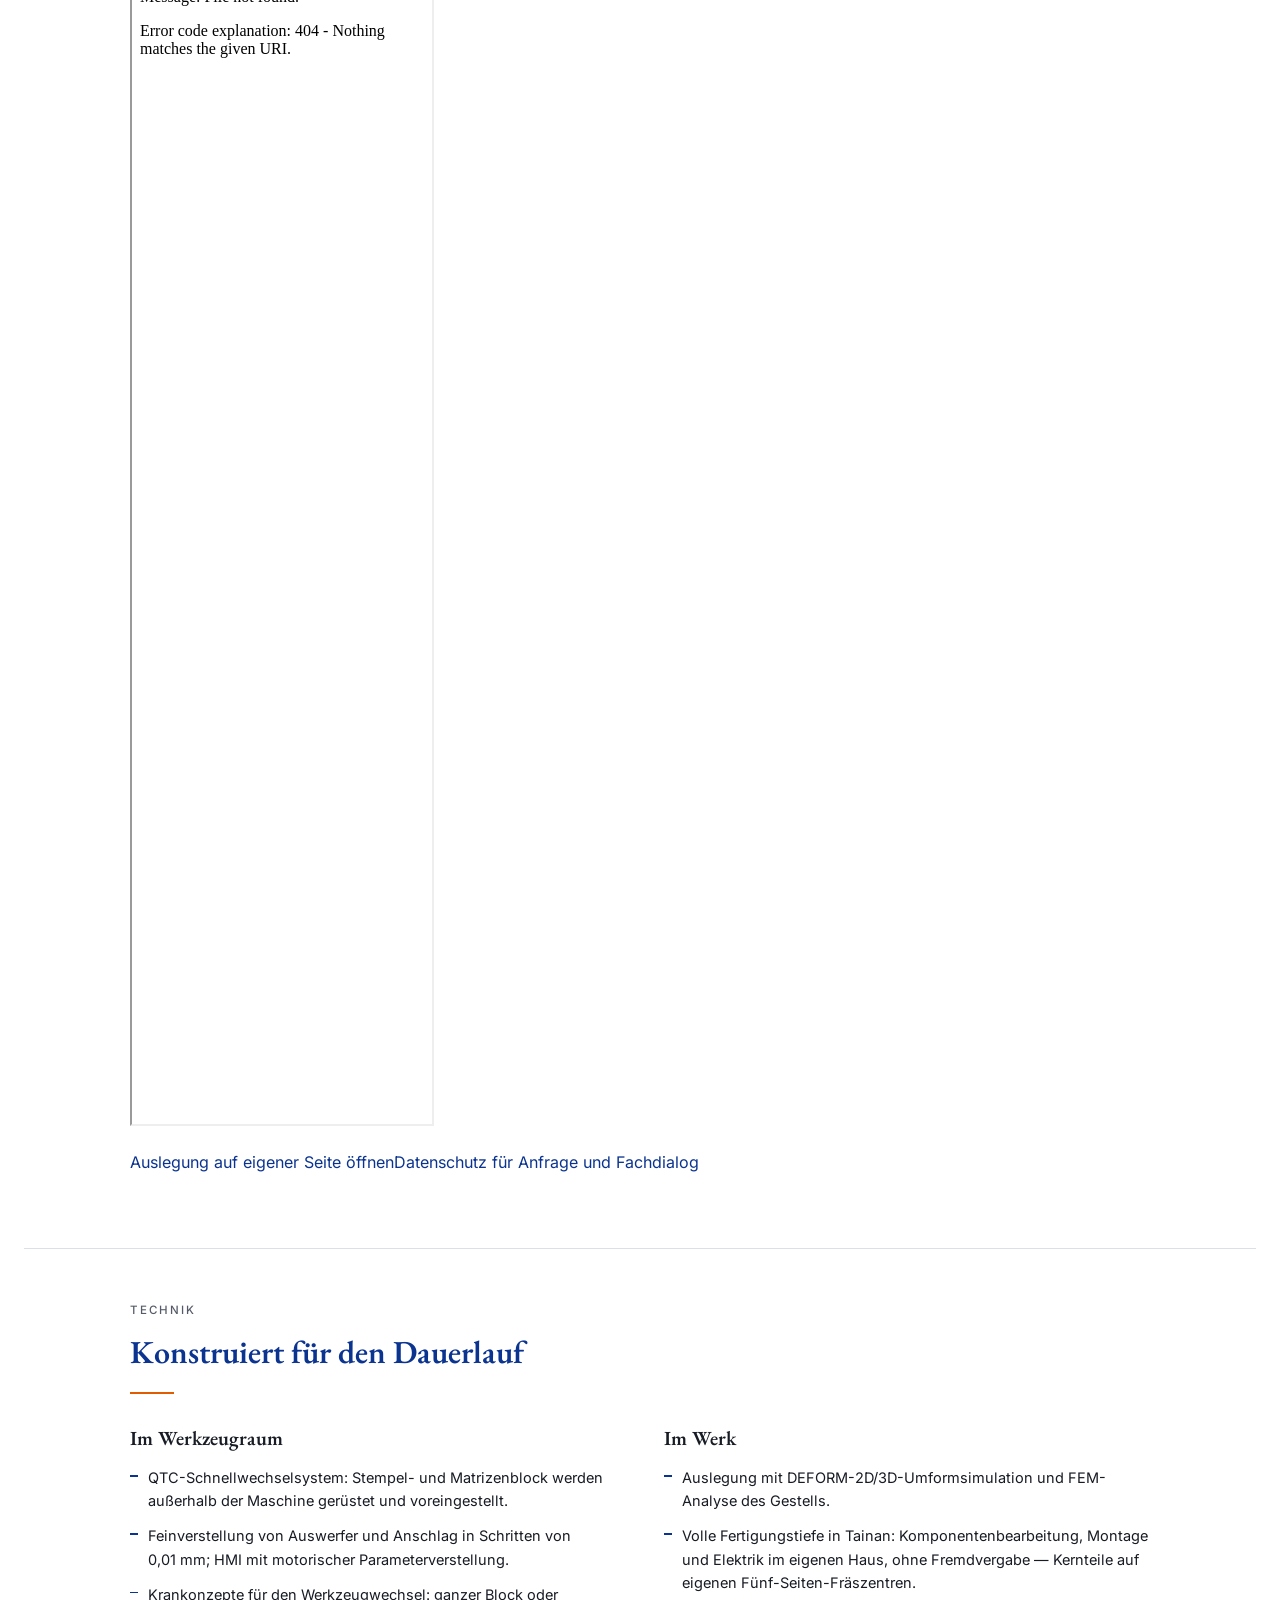
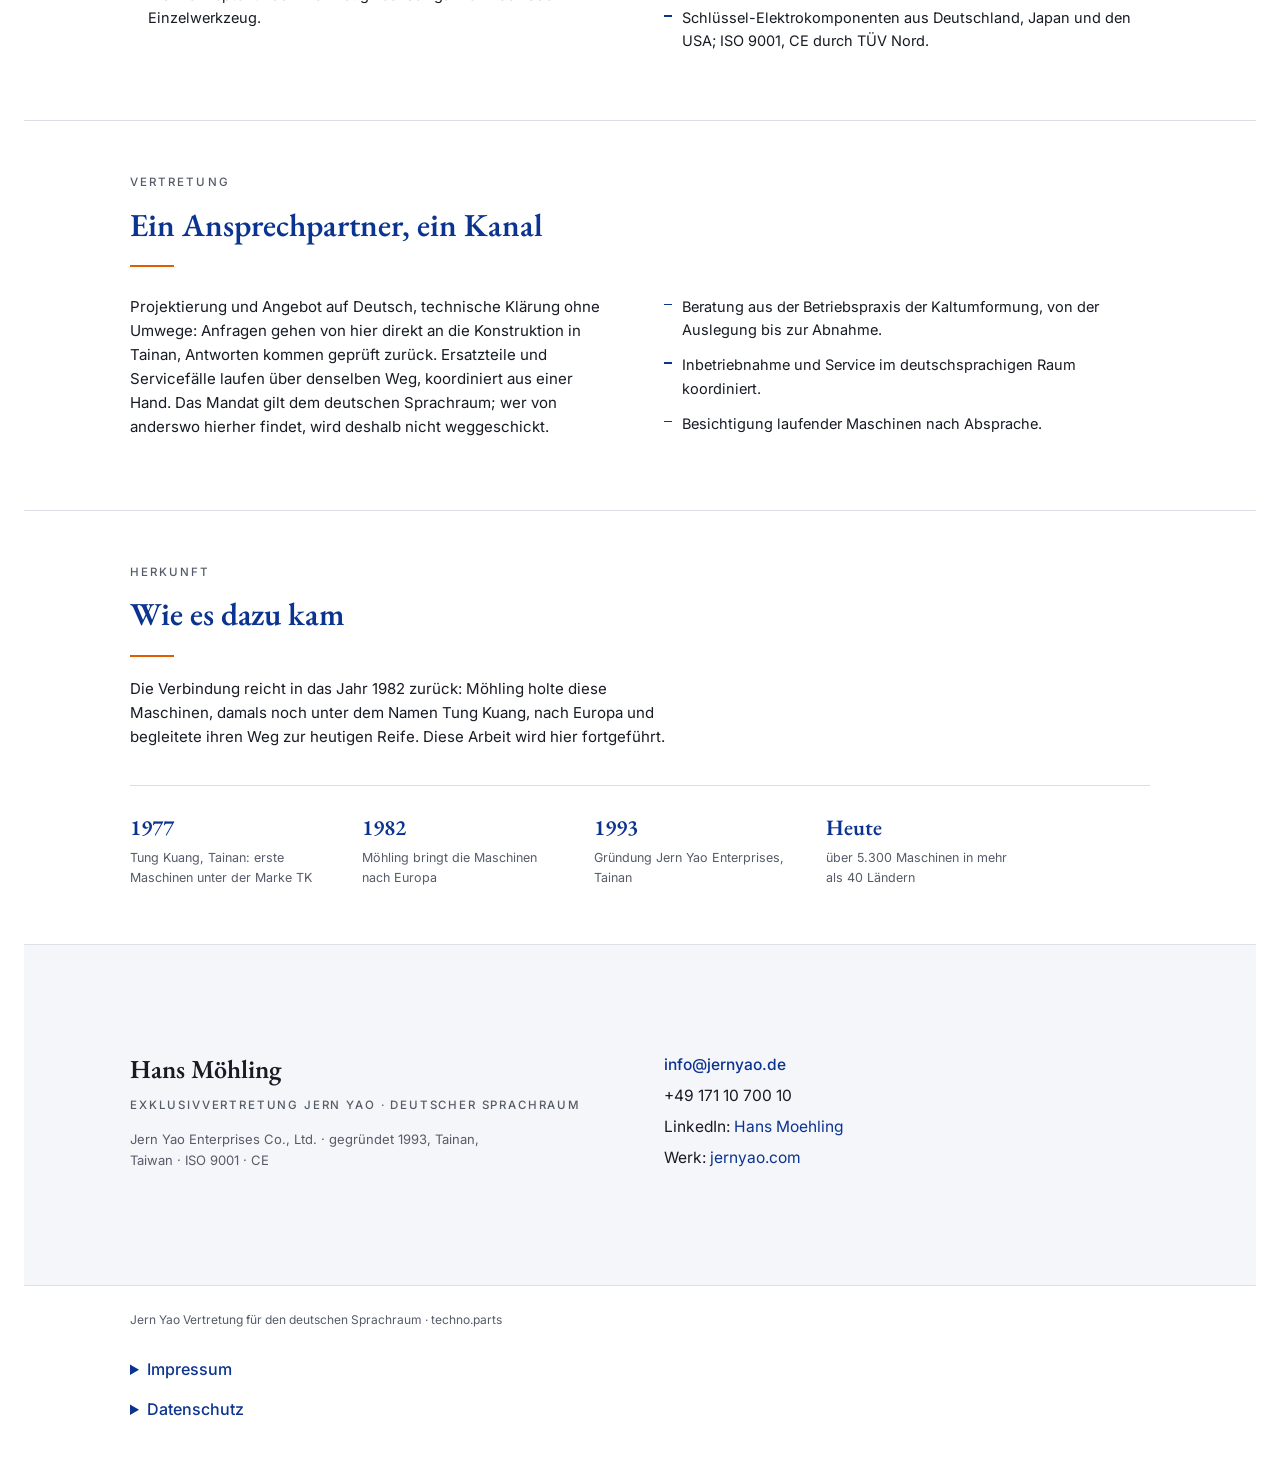
==== commit 54816885: "Publish three-path expert configurator and central drawing intake" ====
--- a/docs/index.html
+++ b/docs/index.html
@@ -202,26 +202,6 @@
     </div>
   </div>
 </div>
-
-<section id="auslegung" class="jy-design-module" aria-labelledby="auslegung-heading">
-  <div class="wrap">
-    <div class="jy-design-intro">
-      <div>
-        <div class="eyebrow">Zeichnung · Skizze · Maße</div>
-        <h2 id="auslegung-heading">Vom Teil zum Fertigungskonzept</h2>
-        <div class="rule"></div>
-        <p class="section-lede">Laden Sie Ihre Zeichnung oder Skizze hoch oder beschreiben Sie das Teil mit seinen Maßen. Wir erarbeiten Stadienfolge, Drahtdurchmesser und passende Maschinen.</p>
-      </div>
-      <aside class="jy-design-expert" aria-labelledby="experten-heading">
-        <h3 id="experten-heading">Für die eigene Auslegung</h3>
-        <p>Stadienfolge, Drahtdurchmesser und Maschine selbst festlegen und vergleichen.</p>
-        <a href="/konfigurator/?lang=de">Konfigurator für Experten</a>
-      </aside>
-    </div>
-    <iframe class="jy-design-frame" data-jy-module src="/auslegung/?lang=de&amp;embedded=1" title="Zeichnung hochladen und Fertigungskonzept im Fachdialog entwickeln" height="1250" loading="lazy"></iframe>
-    <p class="jy-design-links"><a href="/auslegung/?lang=de">Auslegung auf eigener Seite öffnen</a><a href="/auslegung/?lang=de#datenschutz">Datenschutz für Anfrage und Fachdialog</a></p>
-  </div>
-</section>
 
 <section id="programm">
   <div class="wrap">
@@ -256,6 +236,19 @@
   </div>
 </section>
 
+<section id="auslegung" class="jy-design-module" aria-labelledby="auslegung-heading">
+  <div class="wrap">
+    <div class="jy-design-intro">
+      <div class="eyebrow">Zeichnung · Fertigungskonzept</div>
+      <h2 id="auslegung-heading">Von Ihrer Zeichnung zur passenden Maschine</h2>
+      <div class="rule"></div>
+      <p class="section-lede">Laden Sie Ihre Zeichnung oder Skizze hoch. Wir analysieren die Geometrie, entwickeln ein Stadienkonzept und ordnen passende Maschinen zu.</p>
+    </div>
+    <iframe class="jy-design-frame" data-jy-module src="/auslegung/?lang=de&amp;embedded=1" title="Zeichnung hochladen und Fertigungskonzept im Fachdialog entwickeln" height="1250" loading="lazy"></iframe>
+    <p class="jy-design-links"><a href="/auslegung/?lang=de">Auslegung auf eigener Seite öffnen</a><a href="/auslegung/?lang=de#datenschutz">Datenschutz für Anfrage und Fachdialog</a></p>
+  </div>
+</section>
+
 <section id="technik">
   <div class="wrap">
     <div class="eyebrow">Technik</div>
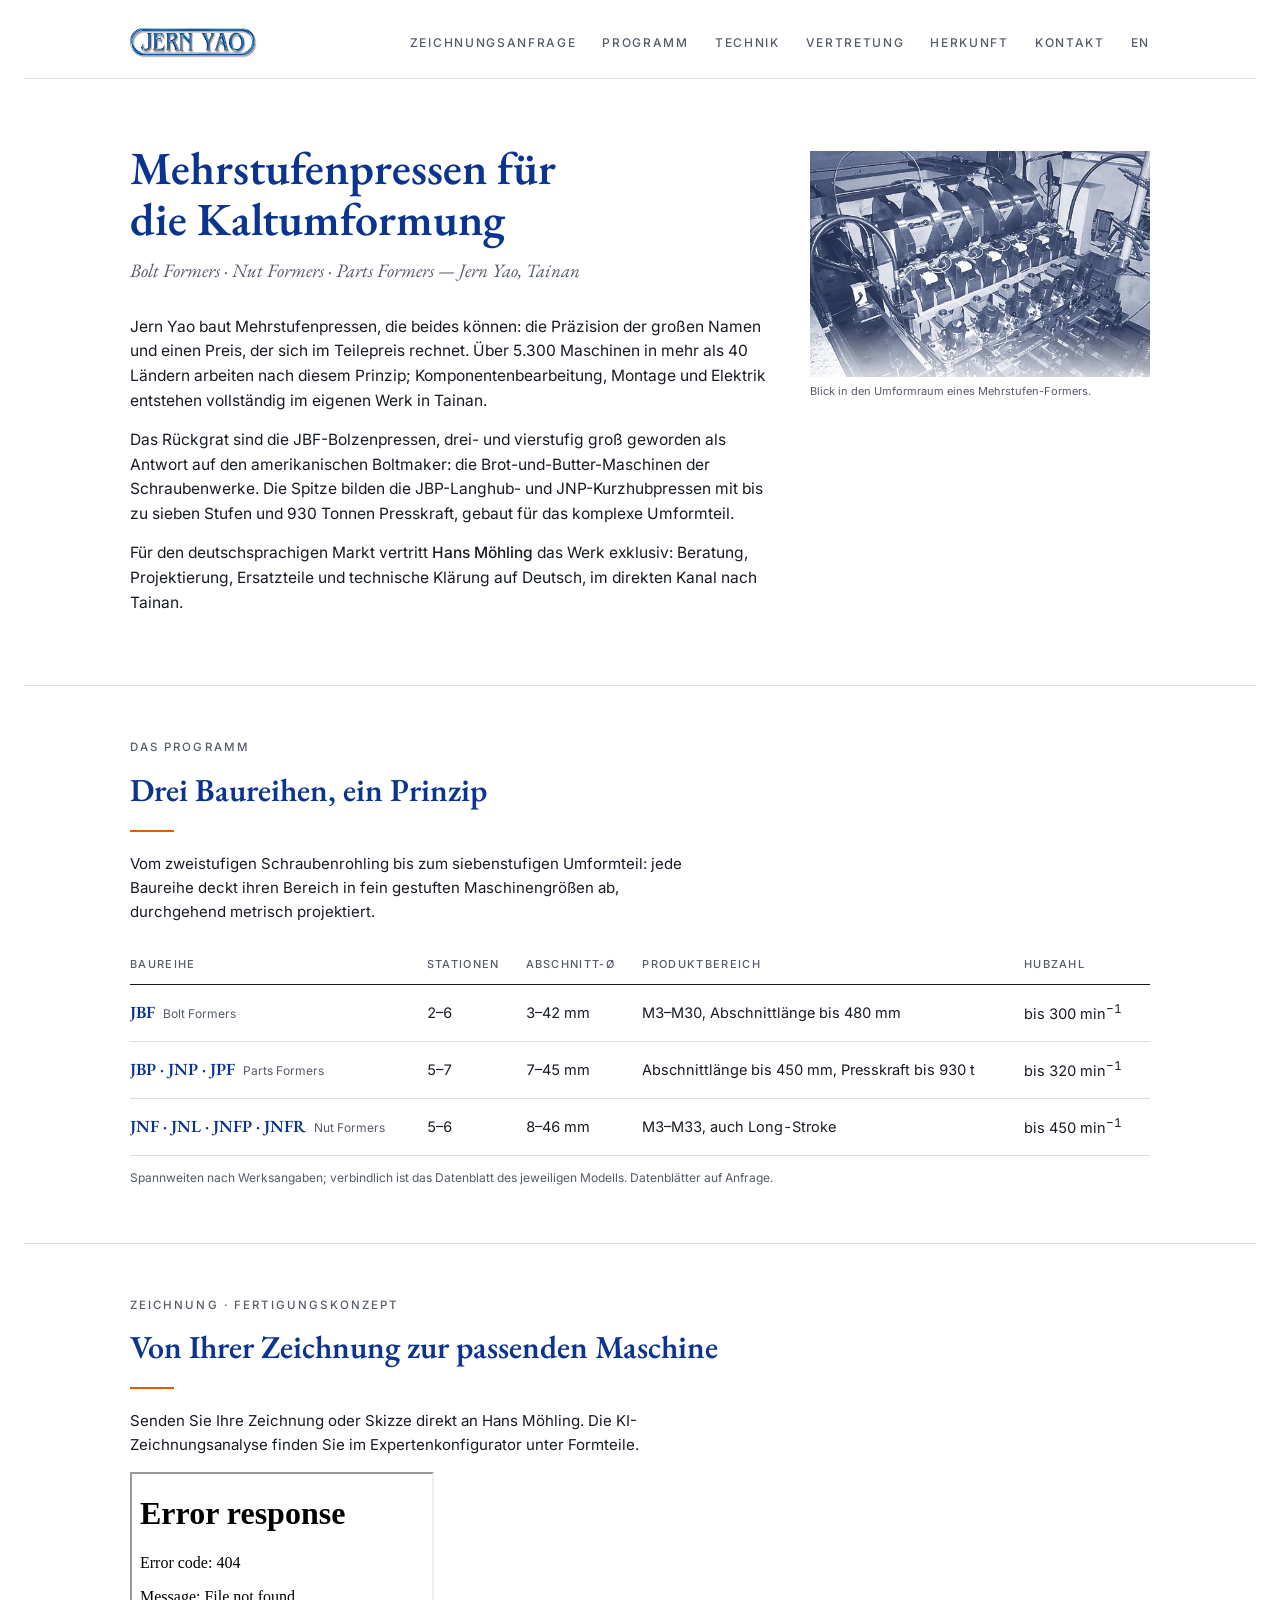
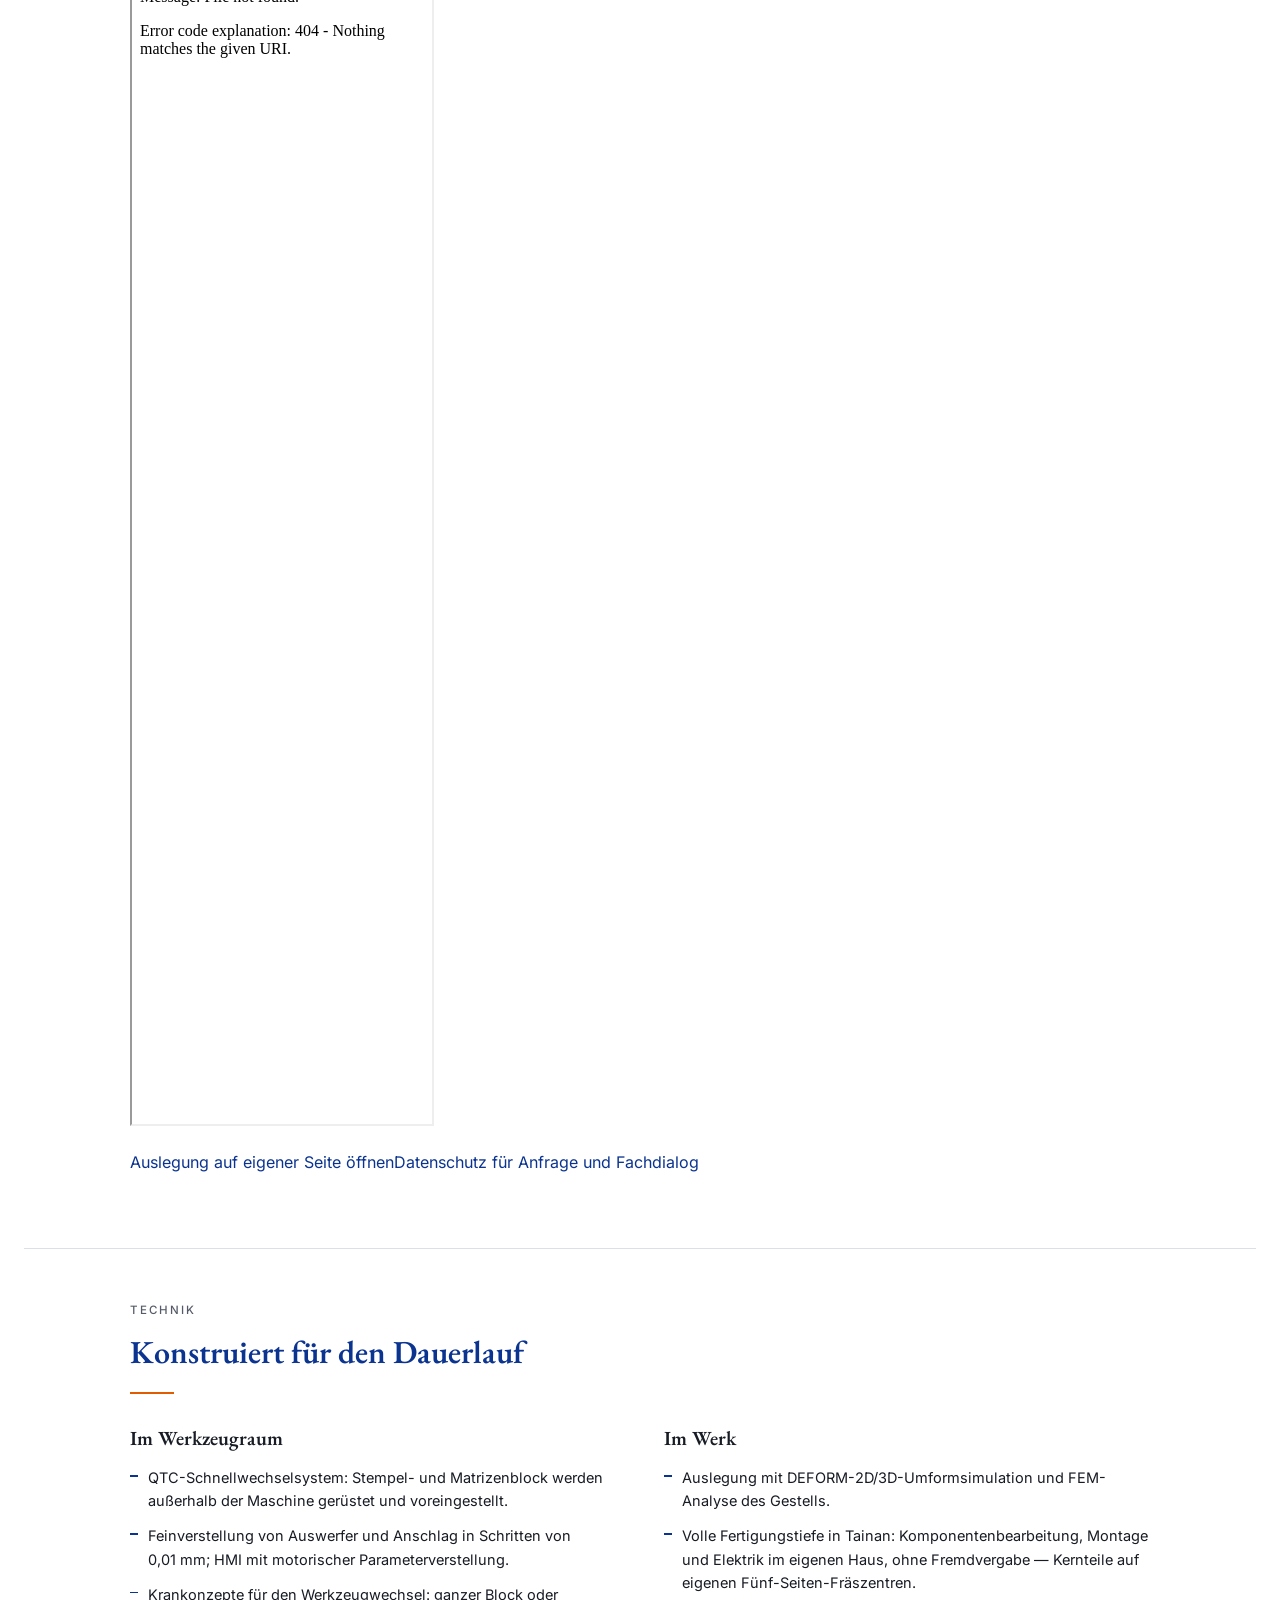
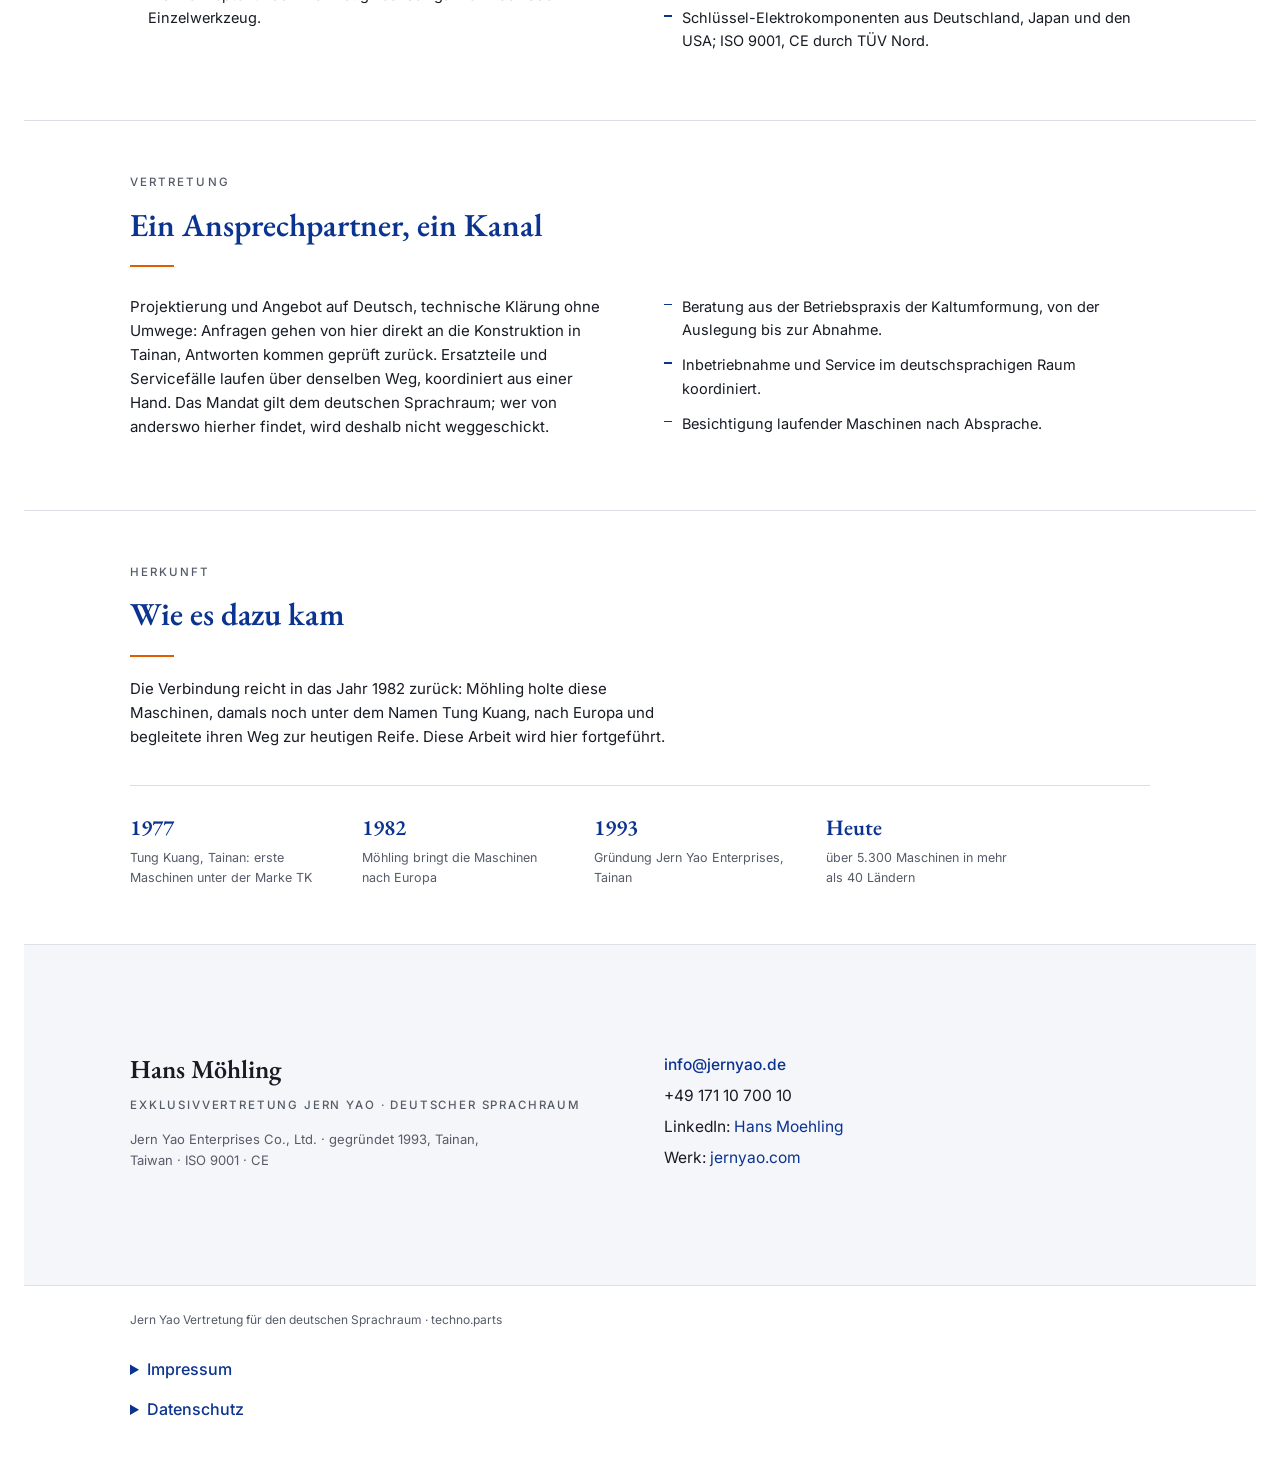
==== commit 6e800fdc: "Publish distinct enquiry and expert drawing-analysis flows" ====
--- a/docs/index.html
+++ b/docs/index.html
@@ -242,7 +242,7 @@
       <div class="eyebrow">Zeichnung · Fertigungskonzept</div>
       <h2 id="auslegung-heading">Von Ihrer Zeichnung zur passenden Maschine</h2>
       <div class="rule"></div>
-      <p class="section-lede">Laden Sie Ihre Zeichnung oder Skizze hoch. Wir analysieren die Geometrie, entwickeln ein Stadienkonzept und ordnen passende Maschinen zu.</p>
+      <p class="section-lede">Senden Sie Ihre Zeichnung oder Skizze direkt an Hans Möhling. Die KI-Zeichnungsanalyse finden Sie im Expertenkonfigurator unter Formteile.</p>
     </div>
     <iframe class="jy-design-frame" data-jy-module src="/auslegung/?lang=de&amp;embedded=1" title="Zeichnung hochladen und Fertigungskonzept im Fachdialog entwickeln" height="1250" loading="lazy"></iframe>
     <p class="jy-design-links"><a href="/auslegung/?lang=de">Auslegung auf eigener Seite öffnen</a><a href="/auslegung/?lang=de#datenschutz">Datenschutz für Anfrage und Fachdialog</a></p>
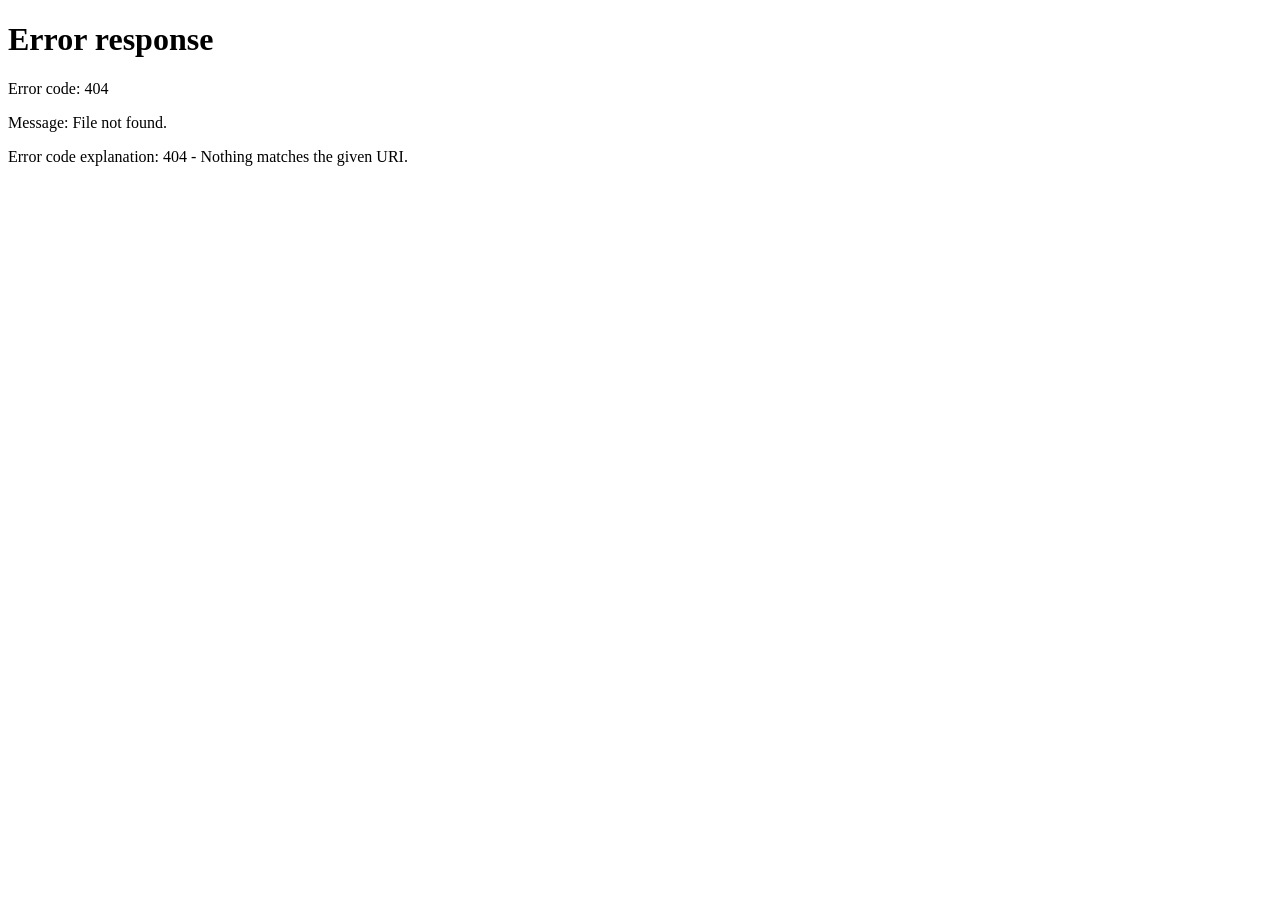
==== commit 93825884: "Add all language links and publish localized price-free configurator" ====
--- a/docs/index.html
+++ b/docs/index.html
@@ -10,7 +10,7 @@
 <link rel="alternate" hreflang="sl" href="https://jernyao.de/sl/">
 <link rel="alternate" hreflang="it" href="https://jernyao.de/it/">
 <link rel="alternate" hreflang="zh-Hant" href="https://jernyao.de/zh/">
-<script>try{var l=localStorage.getItem('jy-lang');if(!l){var n=(navigator.language||'').toLowerCase();if(/^sl/.test(n))location.replace('sl/');else if(/^it/.test(n))location.replace('it/');else if(/^zh/.test(n))location.replace('zh/')}}catch(e){}</script>
+<script>(function(){var u=new URL(location.href),chosen=u.searchParams.get('lang'),saved='';try{saved=localStorage.getItem('jy-language')||localStorage.getItem('jy-lang')||'';}catch(e){}var language=chosen||saved||(navigator.language||'de').toLowerCase().split('-')[0];if(!['de','it','sl','en','zh'].includes(language))language='de';if(chosen){try{localStorage.setItem('jy-lang',language);localStorage.setItem('jy-language',language);}catch(e){}}if(language!=='de')location.replace('/'+language+'/'+u.search+u.hash);})();</script>
 <link rel="stylesheet" href="assets/fonts.css">
 <style>
   /* Layout: eine ruhige Mittelspalte, Serifen tragen die Stimme, Grotesk traegt die Daten */
@@ -64,6 +64,8 @@
     font-size:12px; letter-spacing:0.14em; text-transform:uppercase;
     color:var(--mid); font-weight:500;
   }
+  .site-languages{ display:flex; align-items:center; gap:14px; flex-wrap:wrap; }
+  .site-languages a[aria-current="page"]{ color:var(--navy); font-weight:600; text-decoration:underline; text-underline-offset:4px; }
   nav a:hover{ color:var(--navy); text-decoration:none; }
 
   .hero{ display:block; padding-block:64px 56px; }
@@ -180,7 +182,7 @@
       <a href="#vertretung">Vertretung</a>
       <a href="#herkunft">Herkunft</a>
       <a href="#kontakt">Kontakt</a>
-      <a href="en/" onclick="try{localStorage.setItem('jy-lang','en')}catch(e){}">EN</a>
+      <span class="site-languages" role="group" aria-label="Sprache"><a href="/" lang="de" hreflang="de" title="Deutsch" aria-current="page" onclick="try{localStorage.setItem('jy-lang','de');localStorage.setItem('jy-language','de')}catch(e){}">DE</a><a href="/it/" lang="it" hreflang="it" title="Italiano" onclick="try{localStorage.setItem('jy-lang','it');localStorage.setItem('jy-language','it')}catch(e){}">IT</a><a href="/sl/" lang="sl" hreflang="sl" title="Slovenščina" onclick="try{localStorage.setItem('jy-lang','sl');localStorage.setItem('jy-language','sl')}catch(e){}">SL</a><a href="/en/" lang="en" hreflang="en" title="English" onclick="try{localStorage.setItem('jy-lang','en');localStorage.setItem('jy-language','en')}catch(e){}">EN</a><a href="/zh/" lang="zh" hreflang="zh" title="中文" onclick="try{localStorage.setItem('jy-lang','zh');localStorage.setItem('jy-language','zh')}catch(e){}">中文</a></span>
     </nav>
   </div>
 </header>
